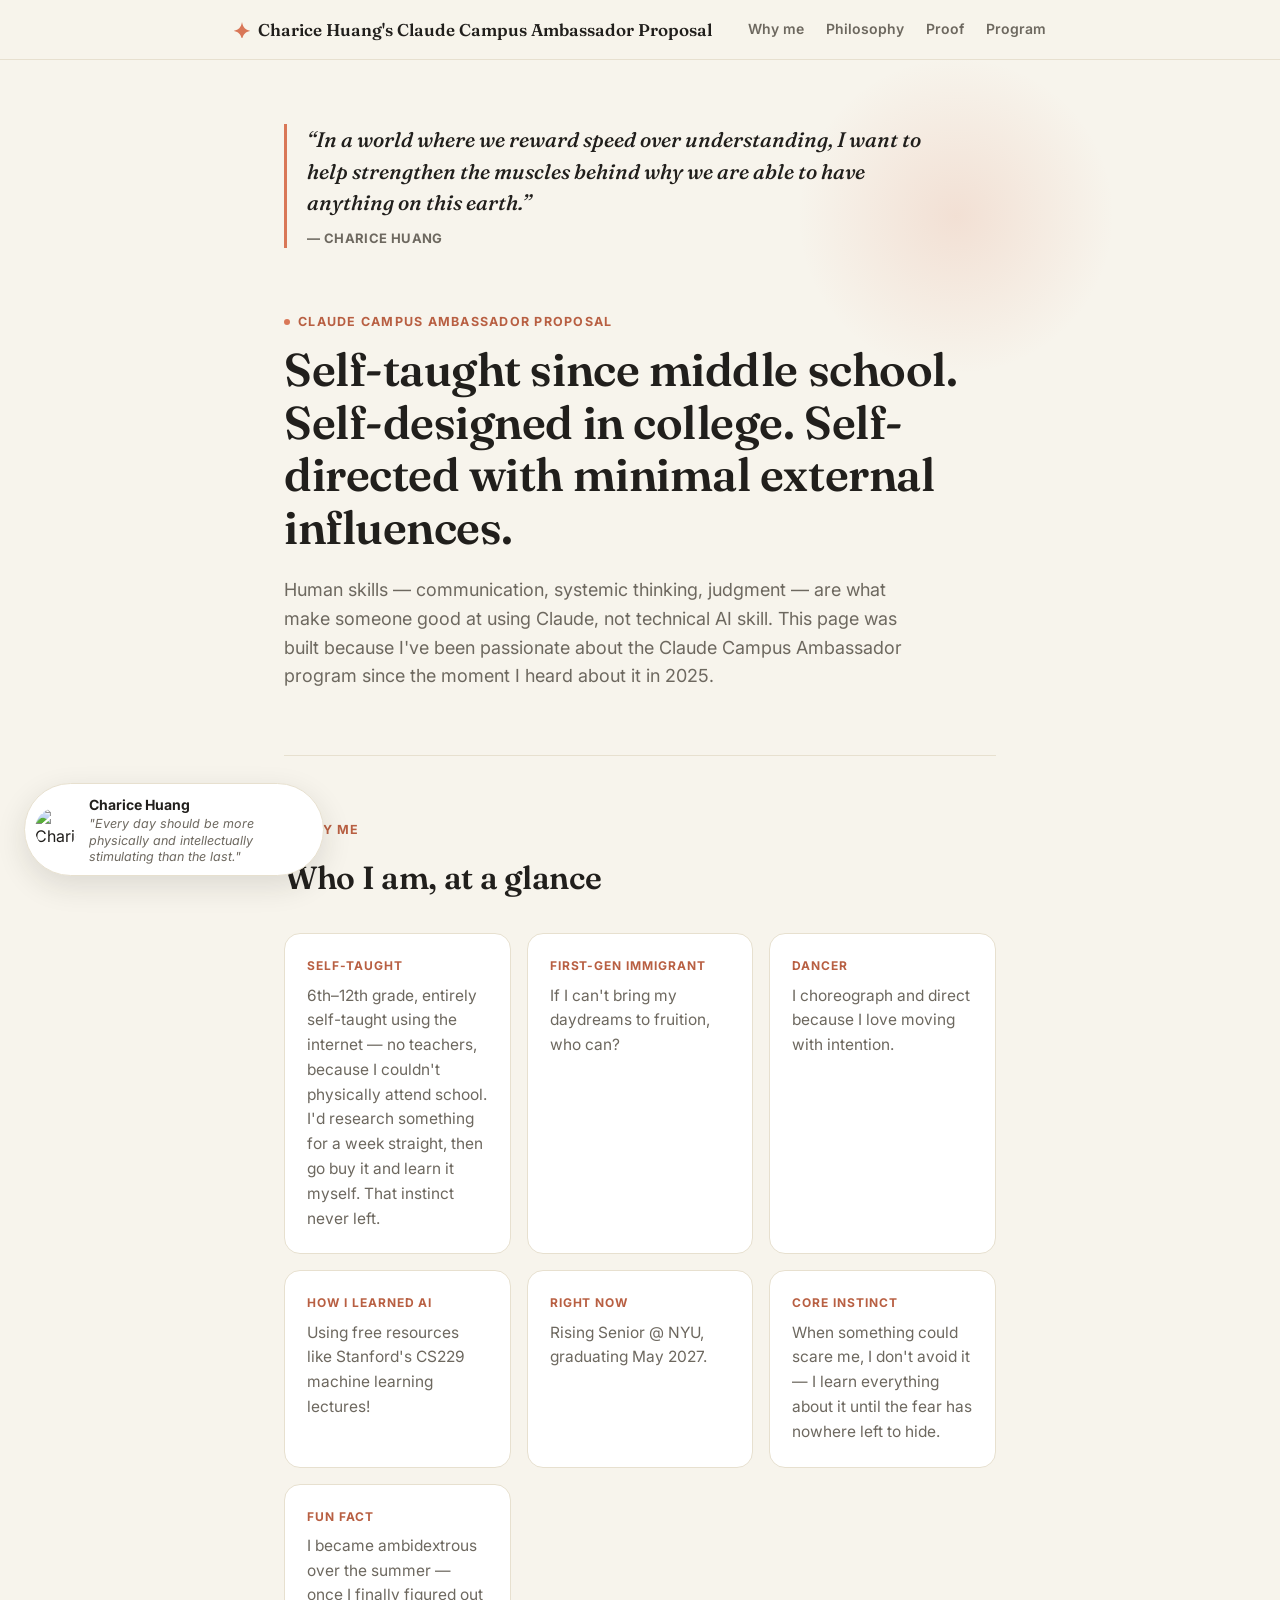
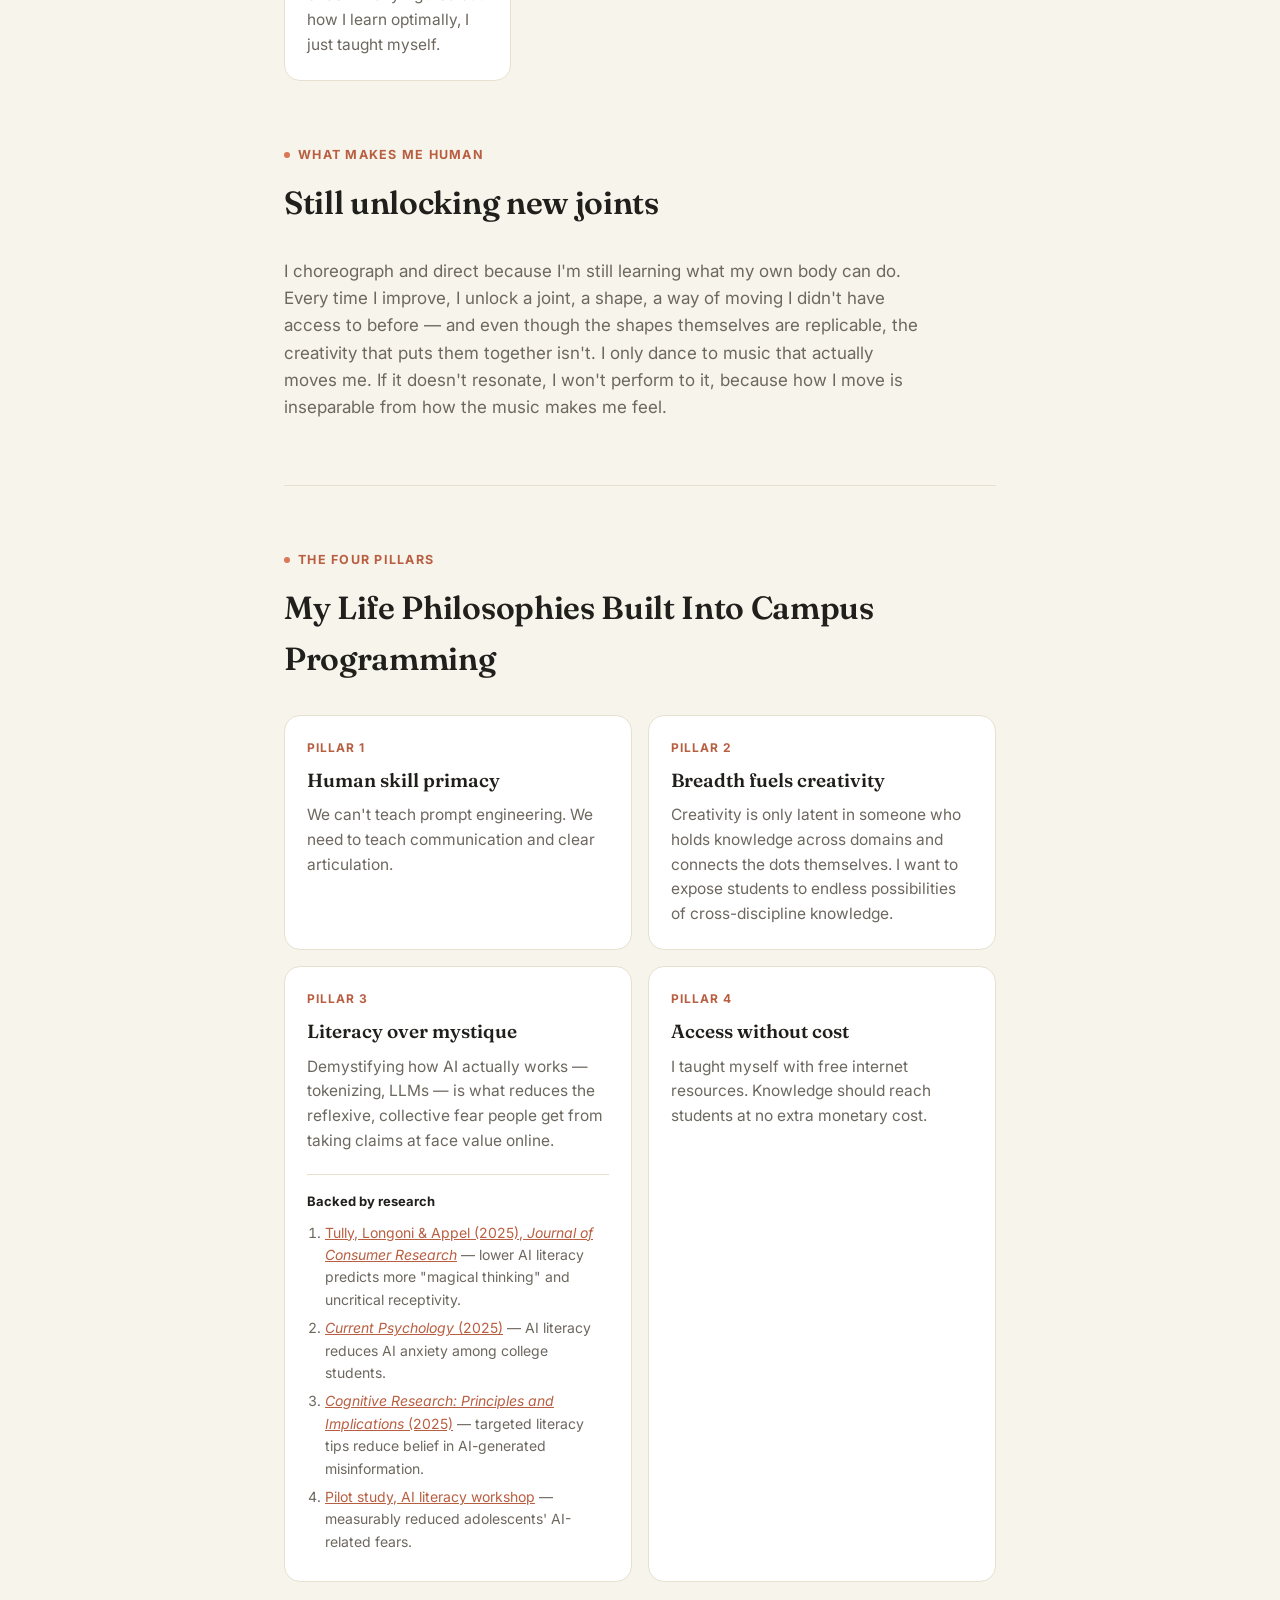
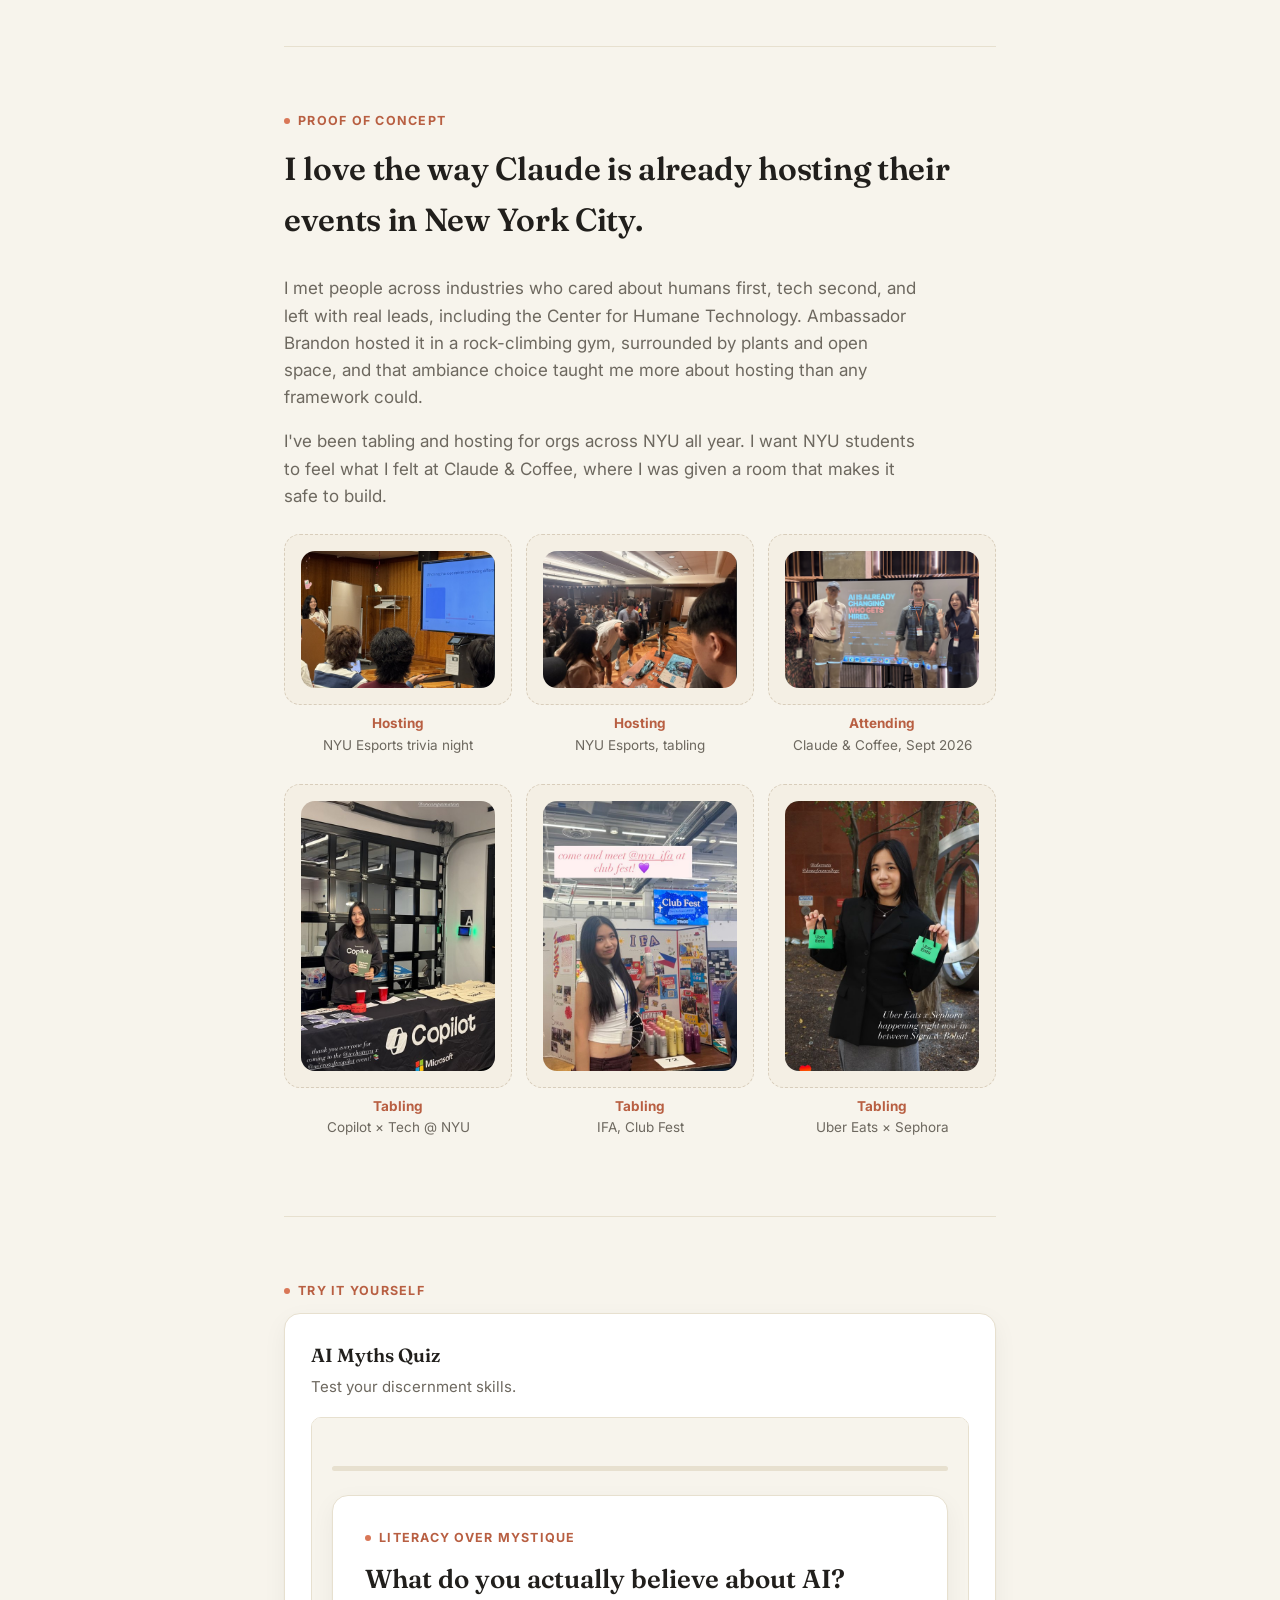
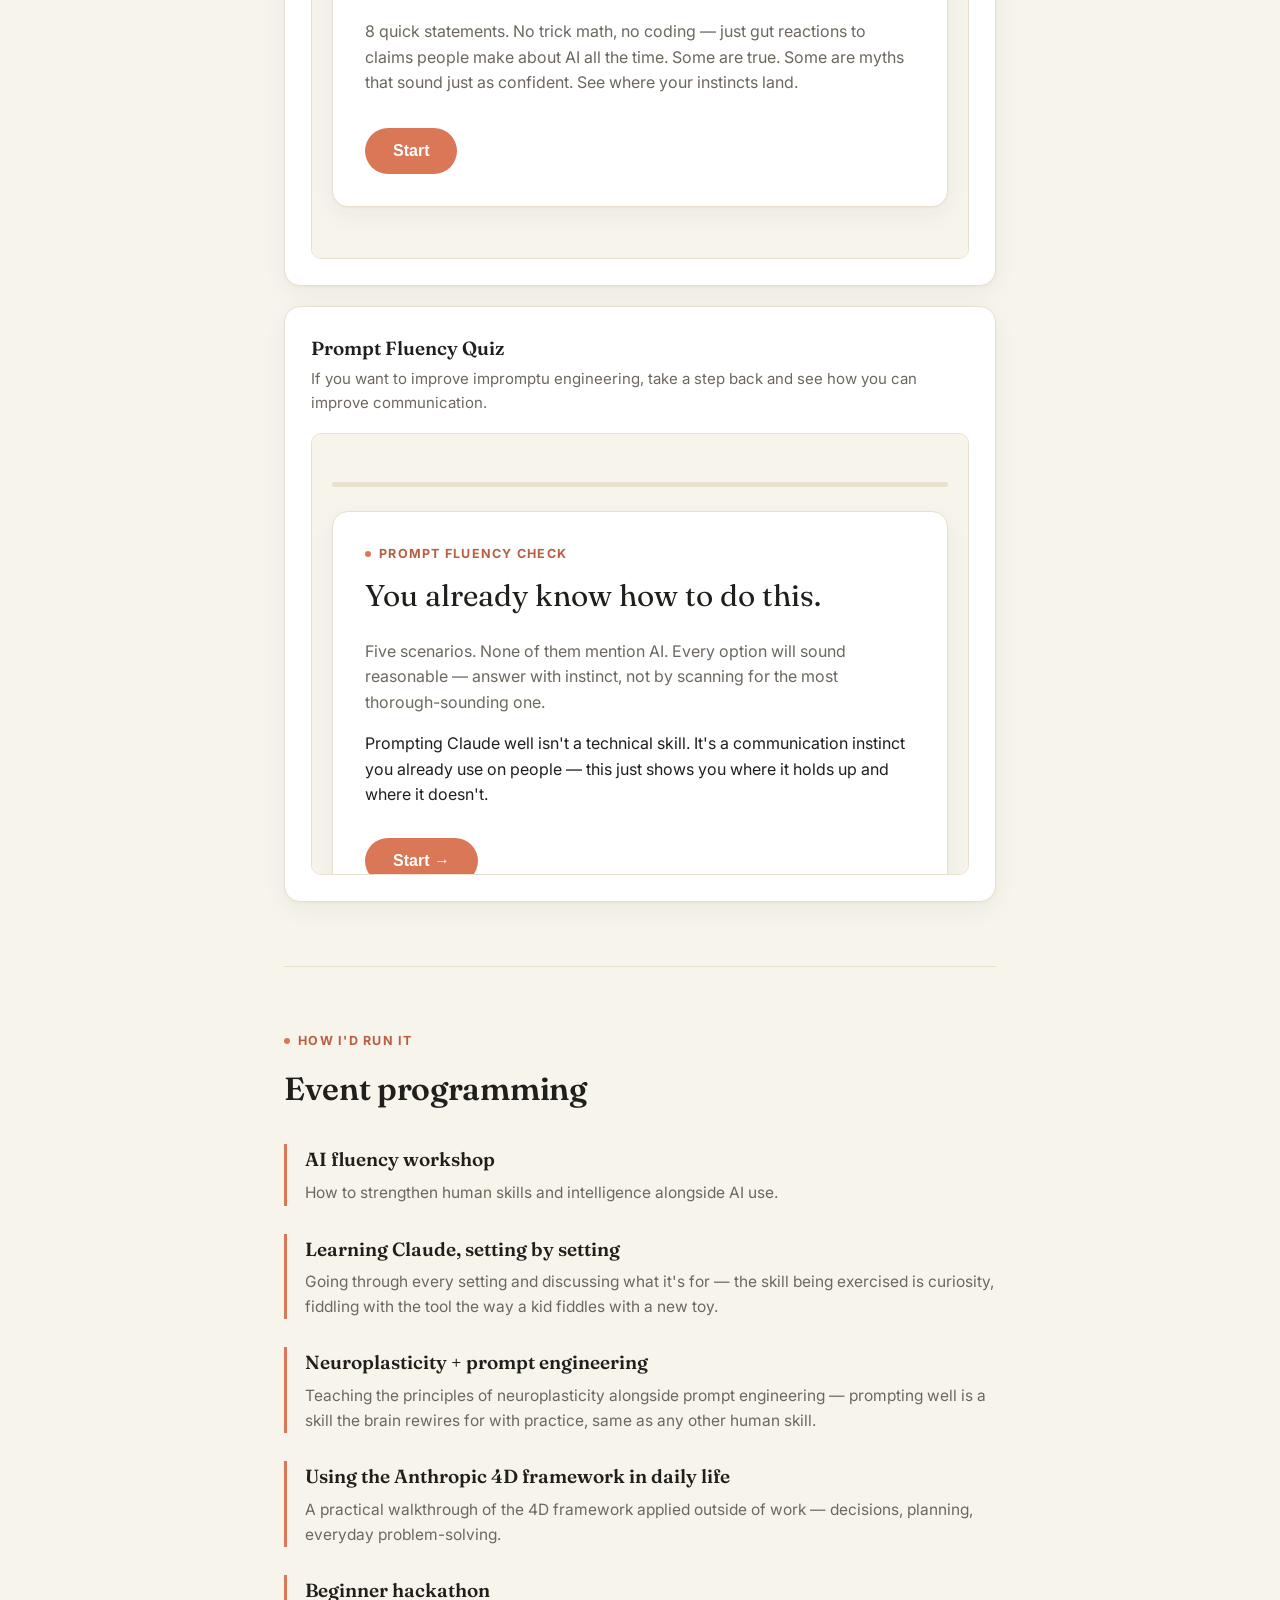
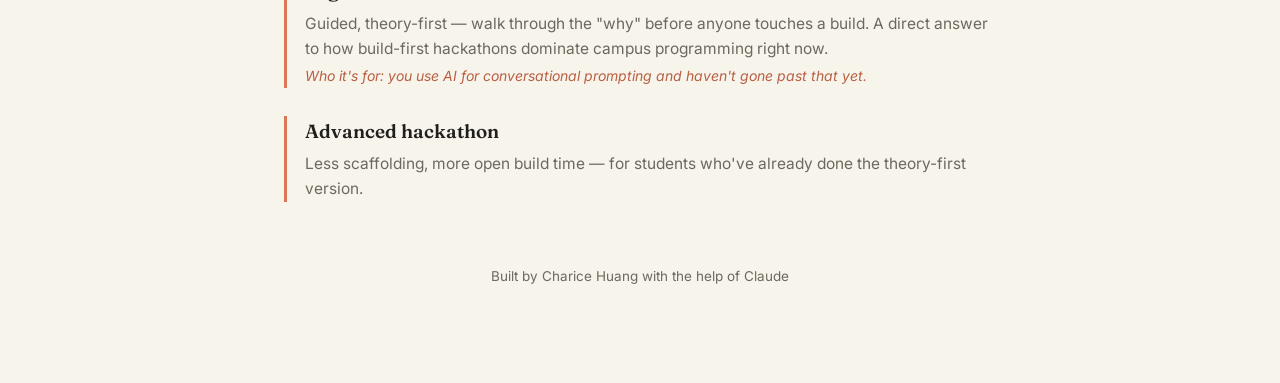
==== index.html @ 4f49f329 "Initial commit: personal site with quizzes" ====
<!DOCTYPE html>
<html lang="en">
<head>
<meta charset="UTF-8">
<meta name="viewport" content="width=device-width, initial-scale=1.0">
<title>Claude Campus Ambassador Proposal — Charice Huang</title>
<meta name="description" content="Charice Huang's Claude Campus Ambassador proposal for NYU — human-skill-first AI literacy programming, demoed as a working prototype.">
<link rel="preconnect" href="https://fonts.googleapis.com">
<link rel="preconnect" href="https://fonts.gstatic.com" crossorigin>
<link href="https://fonts.googleapis.com/css2?family=Fraunces:ital,opsz,wght@0,9..144,500;0,9..144,600;1,9..144,500;1,9..144,600&family=Inter:wght@400;500;600;700;800&display=swap" rel="stylesheet">
<link rel="stylesheet" href="styles.css">
</head>
<body>

<header class="site-header">
  <div class="site-header-inner">
    <div class="wordmark">
      <svg class="spark" viewBox="0 0 24 24" fill="currentColor" aria-hidden="true"><path d="M12 0c.8 4.4 2.1 7.3 4.1 9.3 2 2 4.9 3.3 9.3 4.1-4.4.8-7.3 2.1-9.3 4.1-2 2-3.3 4.9-4.1 9.3-.8-4.4-2.1-7.3-4.1-9.3-2-2-4.9-3.3-9.3-4.1 4.4-.8 7.3-2.1 9.3-4.1 2-2 3.3-4.9 4.1-9.3z"/></svg>
      Charice Huang's Claude Campus Ambassador Proposal
    </div>
    <nav class="site-nav">
      <a href="#why-me">Why me</a>
      <a href="#philosophy">Philosophy</a>
      <a href="#proof">Proof</a>
      <a href="#program">Program</a>
    </nav>
  </div>
</header>

<div class="wrap">

  <div class="hero">
    <div class="hero-glow"></div>

    <div class="hero-quote">&ldquo;In a world where we reward speed over understanding, I want to help strengthen the muscles behind why we are able to have anything on this earth.&rdquo;<div class="hero-quote-attr">&mdash; Charice Huang</div></div>

    <section>
      <div class="eyebrow">Claude Campus Ambassador Proposal</div>
      <h1>Self-taught since middle school. Self-designed in college. Self-directed with minimal external influences.</h1>
      <p class="lede">Human skills — communication, systemic thinking, judgment — are what make someone good at using Claude, not technical AI skill. This page was built because I've been passionate about the Claude Campus Ambassador program since the moment I heard about it in 2025.</p>
    </section>
  </div>

  <hr>

  <section id="why-me">
    <div class="eyebrow">Why me</div>
    <h2>Who I am, at a glance</h2>
    <div class="grid">
      <div class="card">
        <div class="label">Self-taught</div>
        <p class="desc">6th&ndash;12th grade, entirely self-taught using the internet &mdash; no teachers, because I couldn't physically attend school. I'd research something for a week straight, then go buy it and learn it myself. That instinct never left.</p>
      </div>
      <div class="card">
        <div class="label">First-gen immigrant</div>
        <p class="desc">If I can't bring my daydreams to fruition, who can?</p>
      </div>
      <div class="card">
        <div class="label">Dancer</div>
        <p class="desc">I choreograph and direct because I love moving with intention.</p>
      </div>
      <div class="card">
        <div class="label">How I learned AI</div>
        <p class="desc">Using free resources like Stanford's CS229 machine learning lectures!</p>
      </div>
      <div class="card">
        <div class="label">Right now</div>
        <p class="desc">Rising Senior @ NYU, graduating May 2027.</p>
      </div>
      <div class="card">
        <div class="label">Core instinct</div>
        <p class="desc">When something could scare me, I don't avoid it &mdash; I learn everything about it until the fear has nowhere left to hide.</p>
      </div>
      <div class="card">
        <div class="label">Fun fact</div>
        <p class="desc">I became ambidextrous over the summer &mdash; once I finally figured out how I learn optimally, I just taught myself.</p>
      </div>
    </div>
  </section>

  <section>
    <div class="eyebrow">What makes me human</div>
    <h2>Still unlocking new joints</h2>
    <p style="color:var(--muted);font-size:17px;max-width:640px;">
      I choreograph and direct because I'm still learning what my own body can do. Every time I improve, I unlock a joint, a shape, a way of moving I didn't have access to before &mdash; and even though the shapes themselves are replicable, the creativity that puts them together isn't. I only dance to music that actually moves me. If it doesn't resonate, I won't perform to it, because how I move is inseparable from how the music makes me feel.
    </p>
  </section>

  <hr>

  <section id="philosophy">
    <div class="eyebrow">The four pillars</div>
    <h2>My Life Philosophies Built Into Campus Programming</h2>
    <div class="grid-2">
      <div class="card pillar-card">
        <div class="label">Pillar 1</div>
        <div class="title">Human skill primacy</div>
        <p>We can't teach prompt engineering. We need to teach communication and clear articulation.</p>
      </div>
      <div class="card pillar-card">
        <div class="label">Pillar 2</div>
        <div class="title">Breadth fuels creativity</div>
        <p>Creativity is only latent in someone who holds knowledge across domains and connects the dots themselves. I want to expose students to endless possibilities of cross-discipline knowledge.</p>
      </div>
      <div class="card pillar-card">
        <div class="label">Pillar 3</div>
        <div class="title">Literacy over mystique</div>
        <p>Demystifying how AI actually works &mdash; tokenizing, LLMs &mdash; is what reduces the reflexive, collective fear people get from taking claims at face value online.</p>
        <div class="citations">
          <div class="cite-label">Backed by research</div>
          <ol>
            <li><a href="https://journals.sagepub.com/doi/10.1177/00222429251314491" target="_blank" rel="noopener">Tully, Longoni &amp; Appel (2025), <em>Journal of Consumer Research</em></a> &mdash; lower AI literacy predicts more "magical thinking" and uncritical receptivity.</li>
            <li><a href="https://link.springer.com/article/10.1007/s12144-025-07433-7" target="_blank" rel="noopener"><em>Current Psychology</em> (2025)</a> &mdash; AI literacy reduces AI anxiety among college students.</li>
            <li><a href="https://pmc.ncbi.nlm.nih.gov/articles/PMC12229391/" target="_blank" rel="noopener"><em>Cognitive Research: Principles and Implications</em> (2025)</a> &mdash; targeted literacy tips reduce belief in AI-generated misinformation.</li>
            <li><a href="https://arxiv.org/pdf/2307.01540" target="_blank" rel="noopener">Pilot study, AI literacy workshop</a> &mdash; measurably reduced adolescents' AI-related fears.</li>
          </ol>
        </div>
      </div>
      <div class="card pillar-card">
        <div class="label">Pillar 4</div>
        <div class="title">Access without cost</div>
        <p>I taught myself with free internet resources. Knowledge should reach students at no extra monetary cost.</p>
      </div>
    </div>
  </section>

  <hr>

  <section id="proof">
    <div class="eyebrow">Proof of concept</div>
    <h2>I love the way Claude is already hosting their events in New York City.</h2>
    <p style="color:var(--muted);font-size:17px;max-width:640px;margin-bottom:8px;">
      I met people across industries who cared about humans first, tech second, and left with real leads, including the Center for Humane Technology. Ambassador Brandon hosted it in a rock-climbing gym, surrounded by plants and open space, and that ambiance choice taught me more about hosting than any framework could.
    </p>
    <p style="color:var(--muted);font-size:17px;max-width:640px;margin-bottom:24px;">
      I've been tabling and hosting for orgs across NYU all year. I want NYU students to feel what I felt at Claude &amp; Coffee, where I was given a room that makes it safe to build.
    </p>
    <div class="photo-gallery">
      <div>
        <div class="photo-slot landscape"><img src="assets/hosting-trivia.jpg" alt="Charice hosting an NYU Esports trivia night"></div>
        <p class="photo-caption"><span class="photo-tag">Hosting</span><br>NYU Esports trivia night</p>
      </div>
      <div>
        <div class="photo-slot landscape"><img src="assets/tabling-esports.jpg" alt="Charice tabling for NYU Esports"></div>
        <p class="photo-caption"><span class="photo-tag">Hosting</span><br>NYU Esports, tabling</p>
      </div>
      <div>
        <div class="photo-slot landscape"><img src="assets/attending.jpg" alt="Charice at Claude & Coffee, Sept 2026"></div>
        <p class="photo-caption"><span class="photo-tag">Attending</span><br>Claude &amp; Coffee, Sept 2026</p>
      </div>
      <div>
        <div class="photo-slot"><img src="assets/tabling-copilot.jpg" alt="Charice as a Microsoft Copilot campus ambassador at Tech @ NYU"></div>
        <p class="photo-caption"><span class="photo-tag">Tabling</span><br>Copilot &times; Tech @ NYU</p>
      </div>
      <div>
        <div class="photo-slot"><img src="assets/tabling-ifa.jpg" alt="Charice tabling for IFA at Club Fest"></div>
        <p class="photo-caption"><span class="photo-tag">Tabling</span><br>IFA, Club Fest</p>
      </div>
      <div>
        <div class="photo-slot"><img src="assets/tabling-ubereats.jpg" alt="Charice tabling an Uber Eats x Sephora campus activation"></div>
        <p class="photo-caption"><span class="photo-tag">Tabling</span><br>Uber Eats &times; Sephora</p>
      </div>
    </div>
  </section>

  <hr>

  <section>
    <div class="eyebrow">Try it yourself</div>
    <div class="quiz-card" style="margin-bottom:20px;">
      <div class="quiz-title">AI Myths Quiz</div>
      <div class="quiz-tagline">Test your discernment skills.</div>
      <div class="quiz-embed"><iframe src="ai-myths-quiz.html" title="AI Myths Quiz"></iframe></div>
    </div>
    <div class="quiz-card">
      <div class="quiz-title">Prompt Fluency Quiz</div>
      <div class="quiz-tagline">If you want to improve impromptu engineering, take a step back and see how you can improve communication.</div>
      <div class="quiz-embed"><iframe src="fluency-quiz.html" title="Prompt Fluency Quiz"></iframe></div>
    </div>
  </section>

  <hr>

  <section id="program">
    <div class="eyebrow">How I'd run it</div>
    <h2>Event programming</h2>

    <div class="event-item">
      <div class="event-title">AI fluency workshop</div>
      <p>How to strengthen human skills and intelligence alongside AI use.</p>
    </div>

    <div class="event-item">
      <div class="event-title">Learning Claude, setting by setting</div>
      <p>Going through every setting and discussing what it's for &mdash; the skill being exercised is curiosity, fiddling with the tool the way a kid fiddles with a new toy.</p>
    </div>

    <div class="event-item">
      <div class="event-title">Neuroplasticity + prompt engineering</div>
      <p>Teaching the principles of neuroplasticity alongside prompt engineering &mdash; prompting well is a skill the brain rewires for with practice, same as any other human skill.</p>
    </div>

    <div class="event-item">
      <div class="event-title">Using the Anthropic 4D framework in daily life</div>
      <p>A practical walkthrough of the 4D framework applied outside of work &mdash; decisions, planning, everyday problem-solving.</p>
    </div>

    <div class="event-item">
      <div class="event-title">Beginner hackathon</div>
      <p>Guided, theory-first &mdash; walk through the "why" before anyone touches a build. A direct answer to how build-first hackathons dominate campus programming right now.</p>
      <p class="who">Who it's for: you use AI for conversational prompting and haven't gone past that yet.</p>
    </div>

    <div class="event-item">
      <div class="event-title">Advanced hackathon</div>
      <p>Less scaffolding, more open build time &mdash; for students who've already done the theory-first version.</p>
    </div>

  </section>

  <div class="footer">Built by Charice Huang with the help of Claude</div>

</div>

<div class="profile-widget">
  <!-- Replace with your own asset, e.g. assets/profile.jpg -->
  <img src="https://chariceh-claude-ambassador-2026.vercel.app/profile_pic.jpeg" alt="Charice">
  <div>
    <div class="name">Charice Huang</div>
    <div class="tag">"Every day should be more physically and intellectually stimulating than the last."</div>
  </div>
</div>

</body>
</html>
---- styles.css ----
/* Claude Campus Ambassador Proposal — shared styles */

:root {
  --bg: #f7f4ec;
  --bg-soft: #f1ece0;
  --card: #ffffff;
  --card-soft: #f4efe4;
  --border: #e7e0cf;
  --text: #211f1c;
  --muted: #6d685f;
  --accent: #d97757;
  --accent-dark: #b85f42;
  --accent-soft: #fbe8de;
  --radius: 16px;
  --radius-sm: 10px;
  --serif: "Fraunces", Georgia, "Iowan Old Style", serif;
  --sans: "Inter", -apple-system, BlinkMacSystemFont, "Segoe UI", Helvetica, Arial, sans-serif;
  --shadow: 0 1px 2px rgba(33,31,28,0.04), 0 8px 24px rgba(33,31,28,0.05);
}

* { box-sizing: border-box; }

html { scroll-behavior: smooth; }

body {
  margin: 0;
  background: var(--bg);
  color: var(--text);
  font-family: var(--sans);
  line-height: 1.6;
  -webkit-font-smoothing: antialiased;
}

::selection { background: var(--accent-soft); color: var(--accent-dark); }

a { color: var(--accent-dark); }

/* ---------- header / nav ---------- */

.site-header {
  position: sticky;
  top: 0;
  z-index: 50;
  background: rgba(247, 244, 236, 0.82);
  backdrop-filter: saturate(180%) blur(10px);
  -webkit-backdrop-filter: saturate(180%) blur(10px);
  border-bottom: 1px solid var(--border);
}

.site-header-inner {
  max-width: 860px;
  margin: 0 auto;
  padding: 16px 24px;
  display: flex;
  align-items: center;
  justify-content: space-between;
  gap: 20px;
}

.wordmark {
  display: flex;
  align-items: center;
  gap: 8px;
  font-family: var(--serif);
  font-weight: 600;
  font-size: 17px;
  color: var(--text);
  white-space: nowrap;
}

.wordmark .spark {
  width: 16px;
  height: 16px;
  flex-shrink: 0;
  color: var(--accent);
}

.wordmark .x {
  color: var(--muted);
  font-family: var(--sans);
  font-weight: 400;
  font-size: 15px;
}

.site-nav {
  display: flex;
  gap: 22px;
  flex-wrap: wrap;
}

.site-nav a {
  font-size: 14px;
  font-weight: 600;
  color: var(--muted);
  text-decoration: none;
  transition: color 0.15s ease;
}

.site-nav a:hover { color: var(--accent-dark); }

@media (max-width: 560px) {
  .site-nav { display: none; }
}

/* ---------- layout ---------- */

.wrap {
  max-width: 760px;
  margin: 0 auto;
  padding: 56px 24px 96px;
}

.hero {
  position: relative;
  padding-top: 8px;
}

.hero-glow {
  position: absolute;
  top: -60px;
  right: -120px;
  width: 320px;
  height: 320px;
  background: radial-gradient(circle, rgba(217,119,87,0.16) 0%, rgba(217,119,87,0) 70%);
  pointer-events: none;
  z-index: -1;
}

.hero-quote {
  font-family: var(--serif);
  font-weight: 500;
  font-style: italic;
  font-size: 21px;
  line-height: 1.5;
  color: var(--text);
  border-left: 3px solid var(--accent);
  padding-left: 20px;
  margin-bottom: 40px;
  max-width: 640px;
}

.hero-quote-attr {
  font-family: var(--sans);
  font-style: normal;
  font-size: 13px;
  letter-spacing: 0.03em;
  font-weight: 700;
  text-transform: uppercase;
  color: var(--muted);
  margin-top: 10px;
}

.eyebrow {
  color: var(--accent-dark);
  font-weight: 700;
  font-size: 12.5px;
  letter-spacing: 0.1em;
  text-transform: uppercase;
  margin-bottom: 12px;
  display: flex;
  align-items: center;
  gap: 8px;
}

.eyebrow::before {
  content: "";
  width: 6px;
  height: 6px;
  border-radius: 50%;
  background: var(--accent);
  flex-shrink: 0;
}

h1 {
  font-family: var(--serif);
  font-size: 46px;
  line-height: 1.14;
  font-weight: 600;
  margin: 0 0 22px;
  letter-spacing: -0.01em;
}

h2 {
  font-family: var(--serif);
  font-size: 32px;
  font-weight: 600;
  margin: 0 0 30px;
  letter-spacing: -0.01em;
}

.lede {
  color: var(--muted);
  font-size: 18px;
  max-width: 620px;
  margin: 0 0 8px;
}

section { margin: 64px 0; scroll-margin-top: 84px; }

hr {
  border: none;
  border-top: 1px solid var(--border);
  margin: 60px 0;
}

.grid {
  display: grid;
  grid-template-columns: repeat(3, 1fr);
  gap: 16px;
}

.grid-2 {
  display: grid;
  grid-template-columns: 1fr 1fr;
  gap: 16px;
}

@media (max-width: 640px) {
  .grid, .grid-2 { grid-template-columns: 1fr; }
  h1 { font-size: 34px; }
  h2 { font-size: 26px; }
  .site-header-inner { padding: 14px 20px; }
}

.card {
  background: var(--card);
  border: 1px solid var(--border);
  border-radius: var(--radius);
  padding: 22px;
  transition: border-color 0.15s ease, box-shadow 0.15s ease, transform 0.15s ease;
}

.card:hover {
  border-color: #dfcdbd;
  box-shadow: var(--shadow);
  transform: translateY(-1px);
}

.card .label {
  color: var(--accent-dark);
  font-weight: 700;
  font-size: 12px;
  letter-spacing: 0.08em;
  text-transform: uppercase;
  margin-bottom: 8px;
}

.card p, .card .title { margin: 0; }

.card .title {
  font-family: var(--serif);
  font-weight: 600;
  font-size: 19px;
  margin-bottom: 8px;
}

.card .desc {
  color: var(--muted);
  font-size: 15.5px;
}

.pillar-card p {
  color: var(--muted);
  font-size: 15.5px;
  margin: 0;
}

.citations {
  margin-top: 20px;
  padding-top: 16px;
  border-top: 1px solid var(--border);
}

.citations .cite-label {
  font-weight: 700;
  font-size: 13px;
  margin-bottom: 10px;
}

.citations ol {
  margin: 0;
  padding-left: 18px;
  color: var(--muted);
  font-size: 14px;
}

.citations li { margin-bottom: 6px; }
.citations a { color: var(--accent-dark); }

.quiz-card {
  background: var(--card);
  border: 1px solid var(--border);
  border-radius: var(--radius);
  padding: 26px;
  box-shadow: var(--shadow);
}

.quiz-card .quiz-title {
  font-family: var(--serif);
  font-weight: 600;
  font-size: 19px;
  margin-bottom: 4px;
}

.quiz-card .quiz-tagline {
  color: var(--muted);
  font-size: 15px;
  margin-bottom: 18px;
}

.quiz-embed {
  border-radius: var(--radius-sm);
  overflow: hidden;
  border: 1px solid var(--border);
}

.quiz-embed iframe {
  width: 100%;
  height: 440px;
  border: none;
  display: block;
  background: var(--card-soft);
}

.event-item {
  border-left: 3px solid var(--accent);
  padding-left: 18px;
  margin-bottom: 28px;
}

.event-item .event-title {
  font-family: var(--serif);
  font-weight: 600;
  font-size: 19px;
  margin-bottom: 6px;
}

.event-item p {
  color: var(--muted);
  font-size: 15.5px;
  margin: 0 0 4px;
}

.event-item .who {
  font-size: 14px;
  color: var(--accent-dark);
  font-style: italic;
}

.cadence {
  color: var(--muted);
  font-size: 15.5px;
  background: var(--card-soft);
  border-radius: var(--radius-sm);
  padding: 16px 18px;
}

.closing {
  background: linear-gradient(160deg, var(--accent-soft), var(--card-soft));
  border-radius: var(--radius);
  padding: 44px;
  text-align: center;
}

.closing p {
  font-family: var(--serif);
  font-size: 20px;
  margin: 0 0 22px;
  max-width: 520px;
  margin-left: auto;
  margin-right: auto;
}

.closing a.button {
  display: inline-block;
  background: var(--accent);
  color: #fff;
  font-weight: 700;
  text-decoration: none;
  padding: 14px 30px;
  border-radius: 999px;
  transition: background 0.15s ease, transform 0.15s ease;
}

.closing a.button:hover {
  background: var(--accent-dark);
  transform: translateY(-1px);
}

.footer {
  text-align: center;
  color: var(--muted);
  font-size: 13.5px;
  margin-top: 52px;
}

.profile-widget {
  position: fixed;
  left: 24px;
  bottom: 24px;
  background: #fff;
  border-radius: 999px;
  box-shadow: 0 10px 30px rgba(33,31,28,0.12);
  padding: 10px 20px 10px 10px;
  display: flex;
  align-items: center;
  gap: 12px;
  max-width: 300px;
  z-index: 40;
  border: 1px solid var(--border);
}

.profile-widget img {
  width: 42px;
  height: 42px;
  border-radius: 50%;
  object-fit: cover;
  flex-shrink: 0;
}

.profile-widget .name {
  font-weight: 700;
  font-size: 14px;
}

.profile-widget .tag {
  font-style: italic;
  color: var(--muted);
  font-size: 12.5px;
  line-height: 1.3;
}

@media (max-width: 560px) {
  .profile-widget { left: 12px; bottom: 12px; max-width: calc(100vw - 24px); }
}

.photo-pair {
  display: grid;
  grid-template-columns: 1fr 1fr;
  gap: 16px;
}

.photo-gallery {
  display: grid;
  grid-template-columns: repeat(3, 1fr);
  gap: 14px;
}

@media (max-width: 640px) {
  .photo-gallery { grid-template-columns: repeat(2, 1fr); }
}

.photo-gallery .photo-slot { aspect-ratio: 3 / 4; }
.photo-gallery .photo-slot.landscape { aspect-ratio: 4 / 3; }

.photo-slot {
  border: 1.5px dashed #d8cdbb;
  border-radius: var(--radius);
  aspect-ratio: 4 / 3;
  display: flex;
  align-items: center;
  justify-content: center;
  background: var(--card-soft);
  color: var(--muted);
  font-size: 14px;
  text-align: center;
  padding: 16px;
  overflow: hidden;
  transition: transform 0.15s ease, box-shadow 0.15s ease;
}

.photo-gallery .photo-slot:hover {
  transform: translateY(-2px);
  box-shadow: var(--shadow);
}

.photo-slot img {
  width: 100%;
  height: 100%;
  object-fit: cover;
  border-radius: calc(var(--radius) - 2px);
}

.photo-caption {
  margin-top: 8px;
  font-size: 13.5px;
  color: var(--muted);
  text-align: center;
}

.photo-tag {
  font-weight: 700;
  color: var(--accent-dark);
}

/* ---- quiz page (standalone/embedded) ---- */

.quiz-page {
  background: var(--bg);
  min-height: 100vh;
  display: flex;
  align-items: flex-start;
  justify-content: center;
  padding: 48px 20px;
}

.quiz-shell { width: 100%; max-width: 640px; }

.progress-track {
  height: 5px;
  background: var(--border);
  border-radius: 3px;
  margin-bottom: 24px;
  overflow: hidden;
}

.progress-fill {
  height: 100%;
  background: var(--accent);
  border-radius: 3px;
  transition: width 0.25s ease;
}

.q-card {
  background: #fff;
  border: 1px solid var(--border);
  border-radius: var(--radius);
  padding: 32px;
  box-shadow: var(--shadow);
}

.q-meta {
  color: var(--muted);
  font-size: 13.5px;
  font-weight: 600;
  margin-bottom: 8px;
}

.q-text {
  font-family: var(--serif);
  font-size: 23px;
  font-weight: 600;
  margin-bottom: 22px;
  line-height: 1.35;
}

.options { display: flex; flex-direction: column; gap: 12px; }

.opt {
  text-align: left;
  background: #fff;
  border: 1px solid var(--border);
  border-radius: var(--radius-sm);
  padding: 16px 18px;
  font-size: 16px;
  font-family: inherit;
  cursor: pointer;
  color: var(--text);
  transition: border-color 0.15s ease, background 0.15s ease;
}

.opt:hover { border-color: var(--accent); }

.opt.selected {
  background: var(--accent-soft);
  border-color: var(--accent);
}

.start-btn {
  background: var(--accent);
  color: #fff;
  border: none;
  font-weight: 700;
  font-size: 16px;
  padding: 14px 28px;
  border-radius: 999px;
  cursor: pointer;
  margin-top: 8px;
  transition: background 0.15s ease, transform 0.15s ease;
}

.start-btn:hover { background: var(--accent-dark); transform: translateY(-1px); }

.results h2 { font-size: 27px; margin-bottom: 10px; }
.results .result-lede { color: var(--muted); font-size: 16px; margin-bottom: 24px; }

.bar-row {
  display: flex;
  align-items: center;
  gap: 12px;
  margin-bottom: 10px;
  font-size: 15px;
}

.bar-label { width: 160px; flex-shrink: 0; color: var(--text); }
.bar-track { flex: 1; height: 8px; background: var(--border); border-radius: 4px; overflow: hidden; }
.bar-fill { height: 100%; background: var(--accent); border-radius: 4px; transition: width 0.4s ease; }
.bar-score { width: 34px; text-align: right; color: var(--muted); font-size: 13.5px; }

.category-block { margin-top: 22px; }
.category-block .cat-title { font-weight: 700; margin-bottom: 4px; }
.category-block .cat-score { color: var(--muted); font-size: 14px; margin-bottom: 8px; }
.category-block .myth-note {
  border-left: 3px solid var(--accent);
  padding-left: 14px;
  margin-bottom: 10px;
  color: var(--text);
  font-size: 15px;
}

.focus-line {
  background: var(--accent-soft);
  border-radius: var(--radius-sm);
  padding: 14px 18px;
  margin: 18px 0 6px;
  font-size: 15px;
}

.quote {
  font-family: var(--serif);
  font-style: italic;
  font-size: 17px;
  margin: 24px 0;
}

.retake {
  background: none;
  border: none;
  color: var(--accent-dark);
  font-weight: 700;
  cursor: pointer;
  font-size: 15px;
  padding: 0;
  margin-top: 8px;
}

.quiz-footer {
  margin-top: 28px;
  color: var(--muted);
  font-size: 13.5px;
  border-top: 1px solid var(--border);
  padding-top: 16px;
}
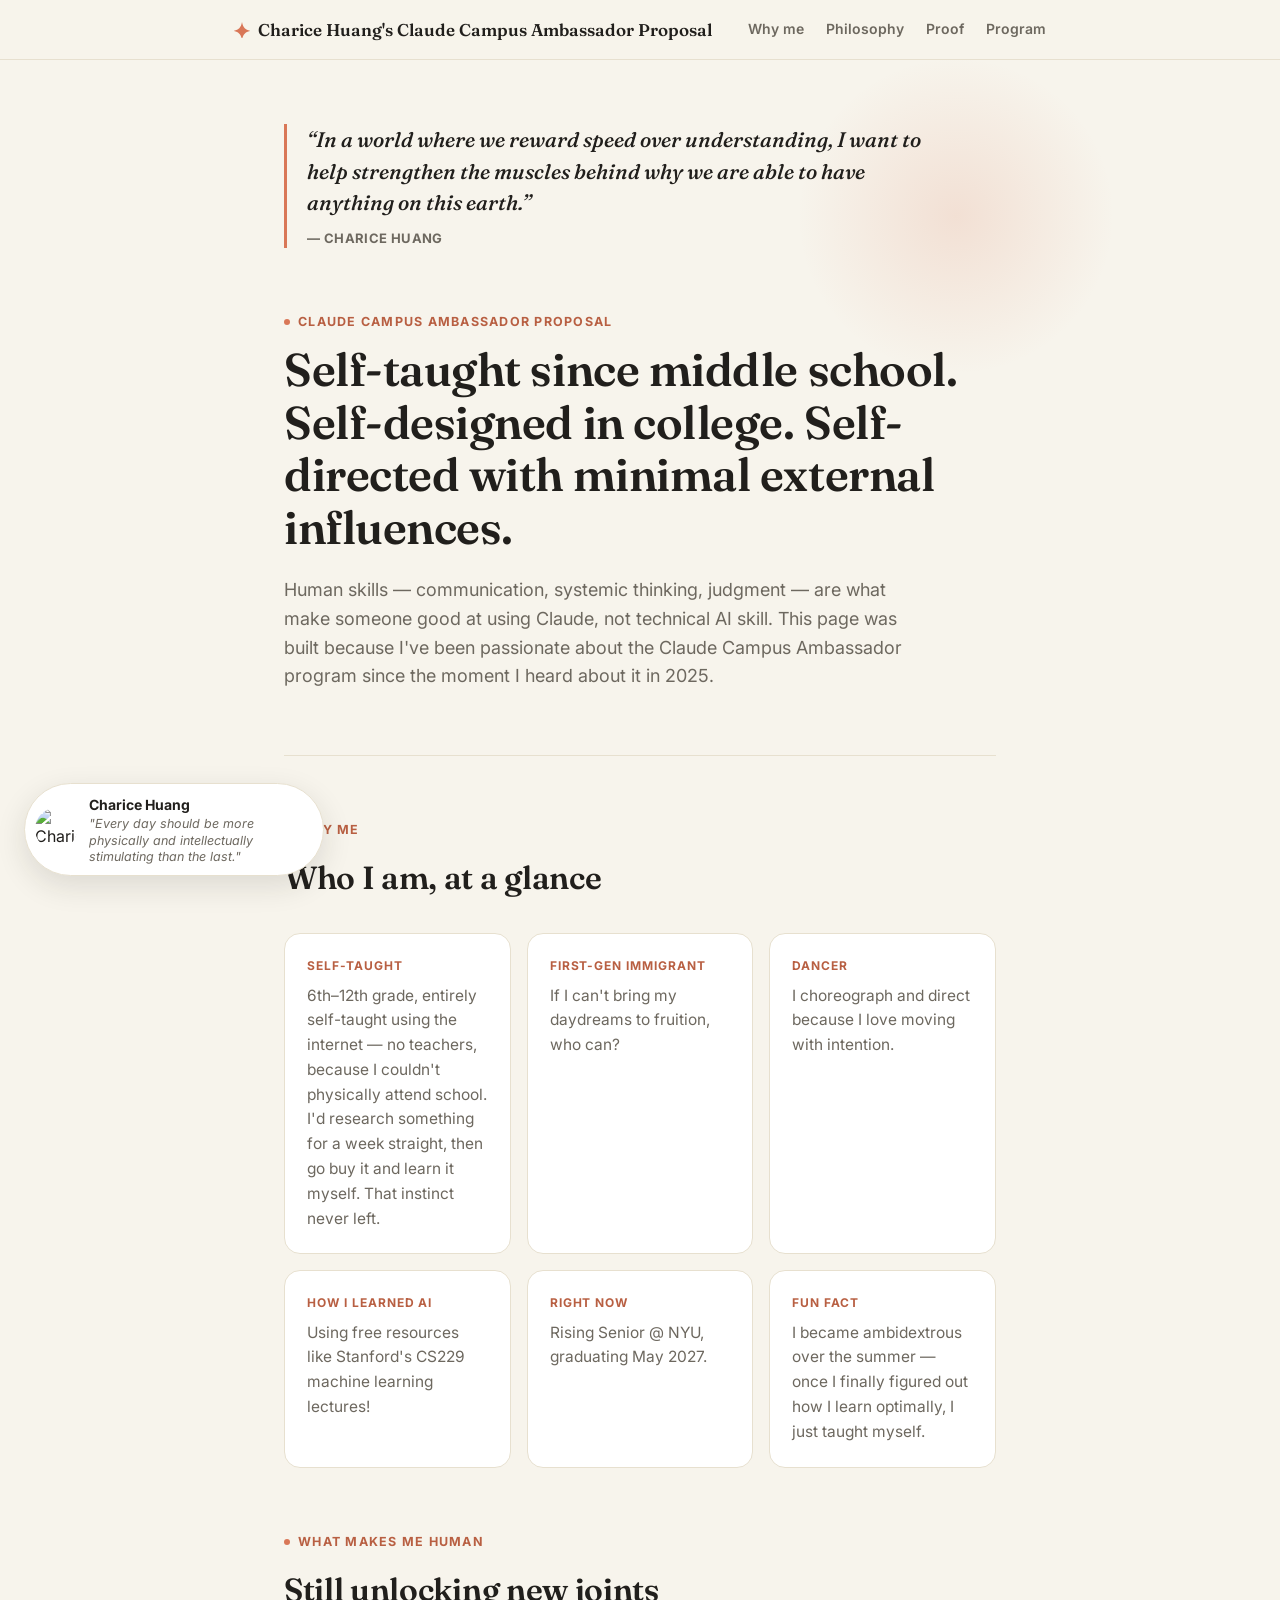
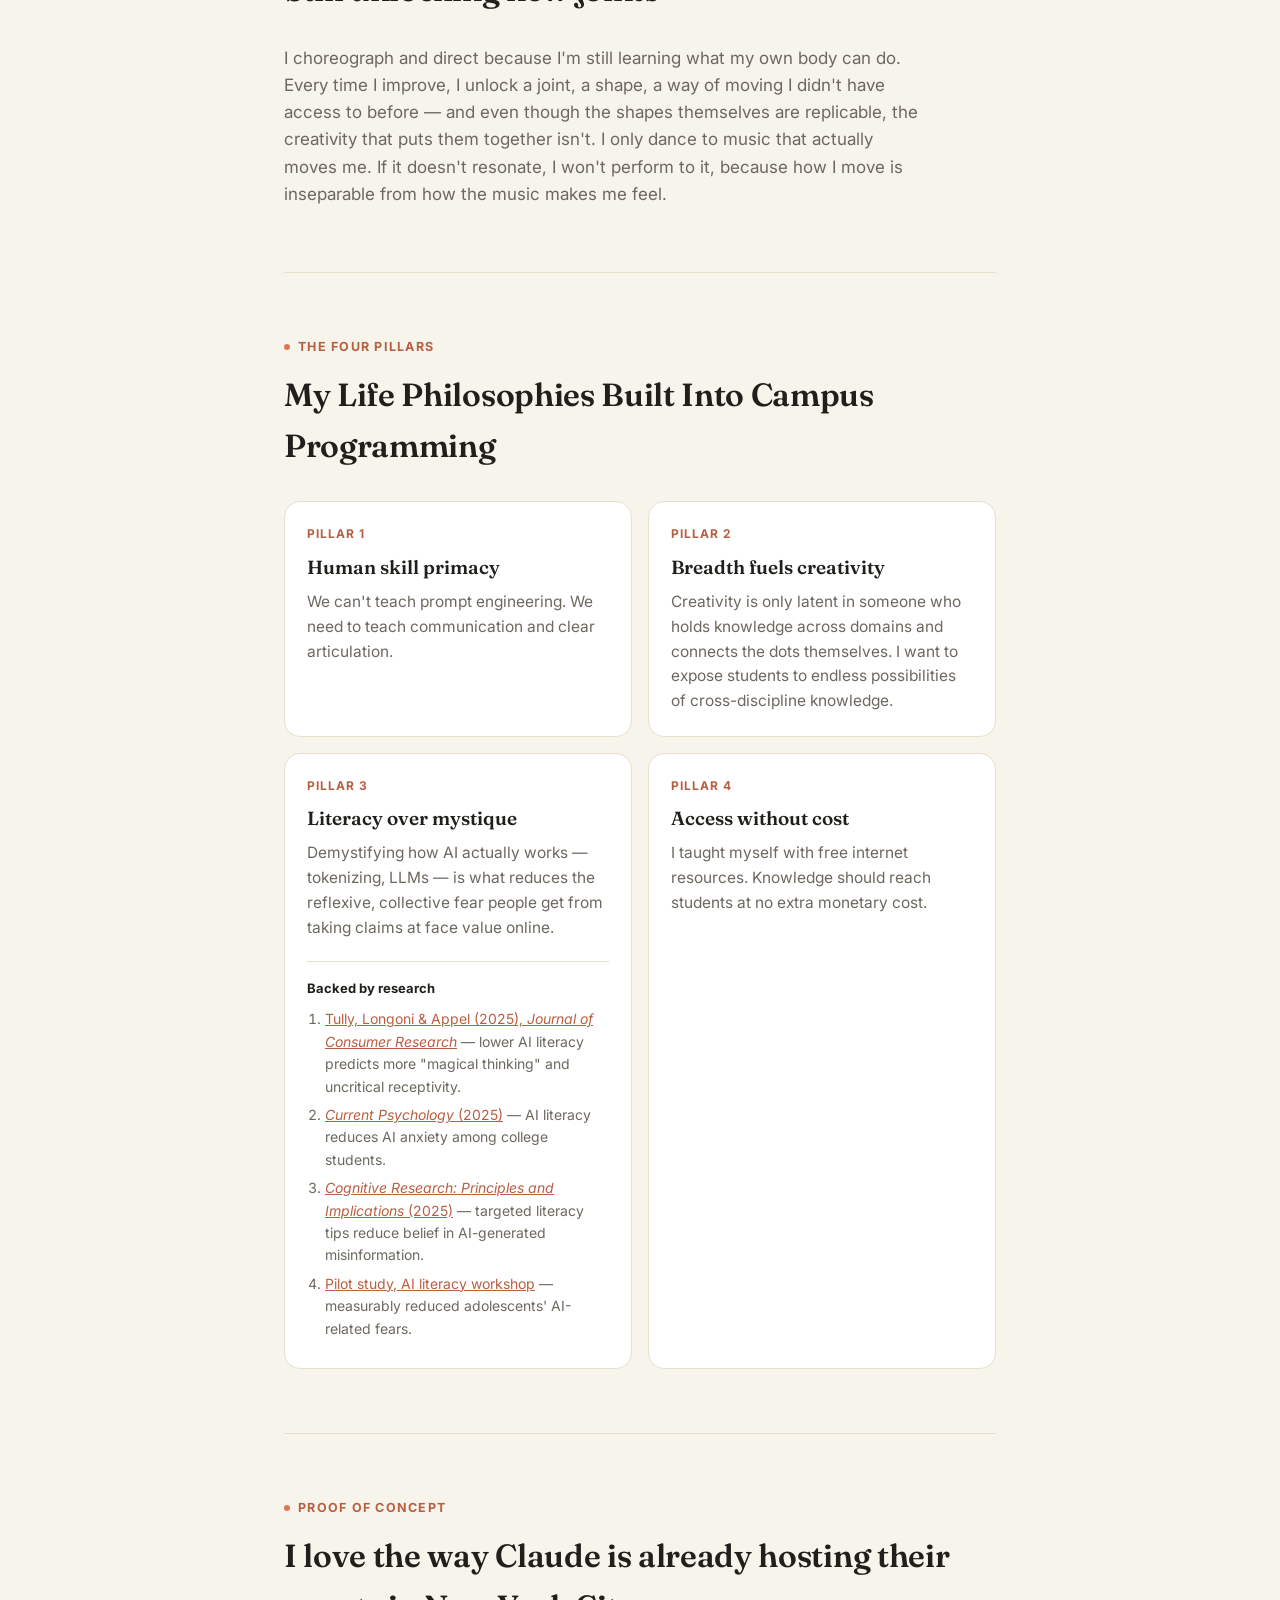
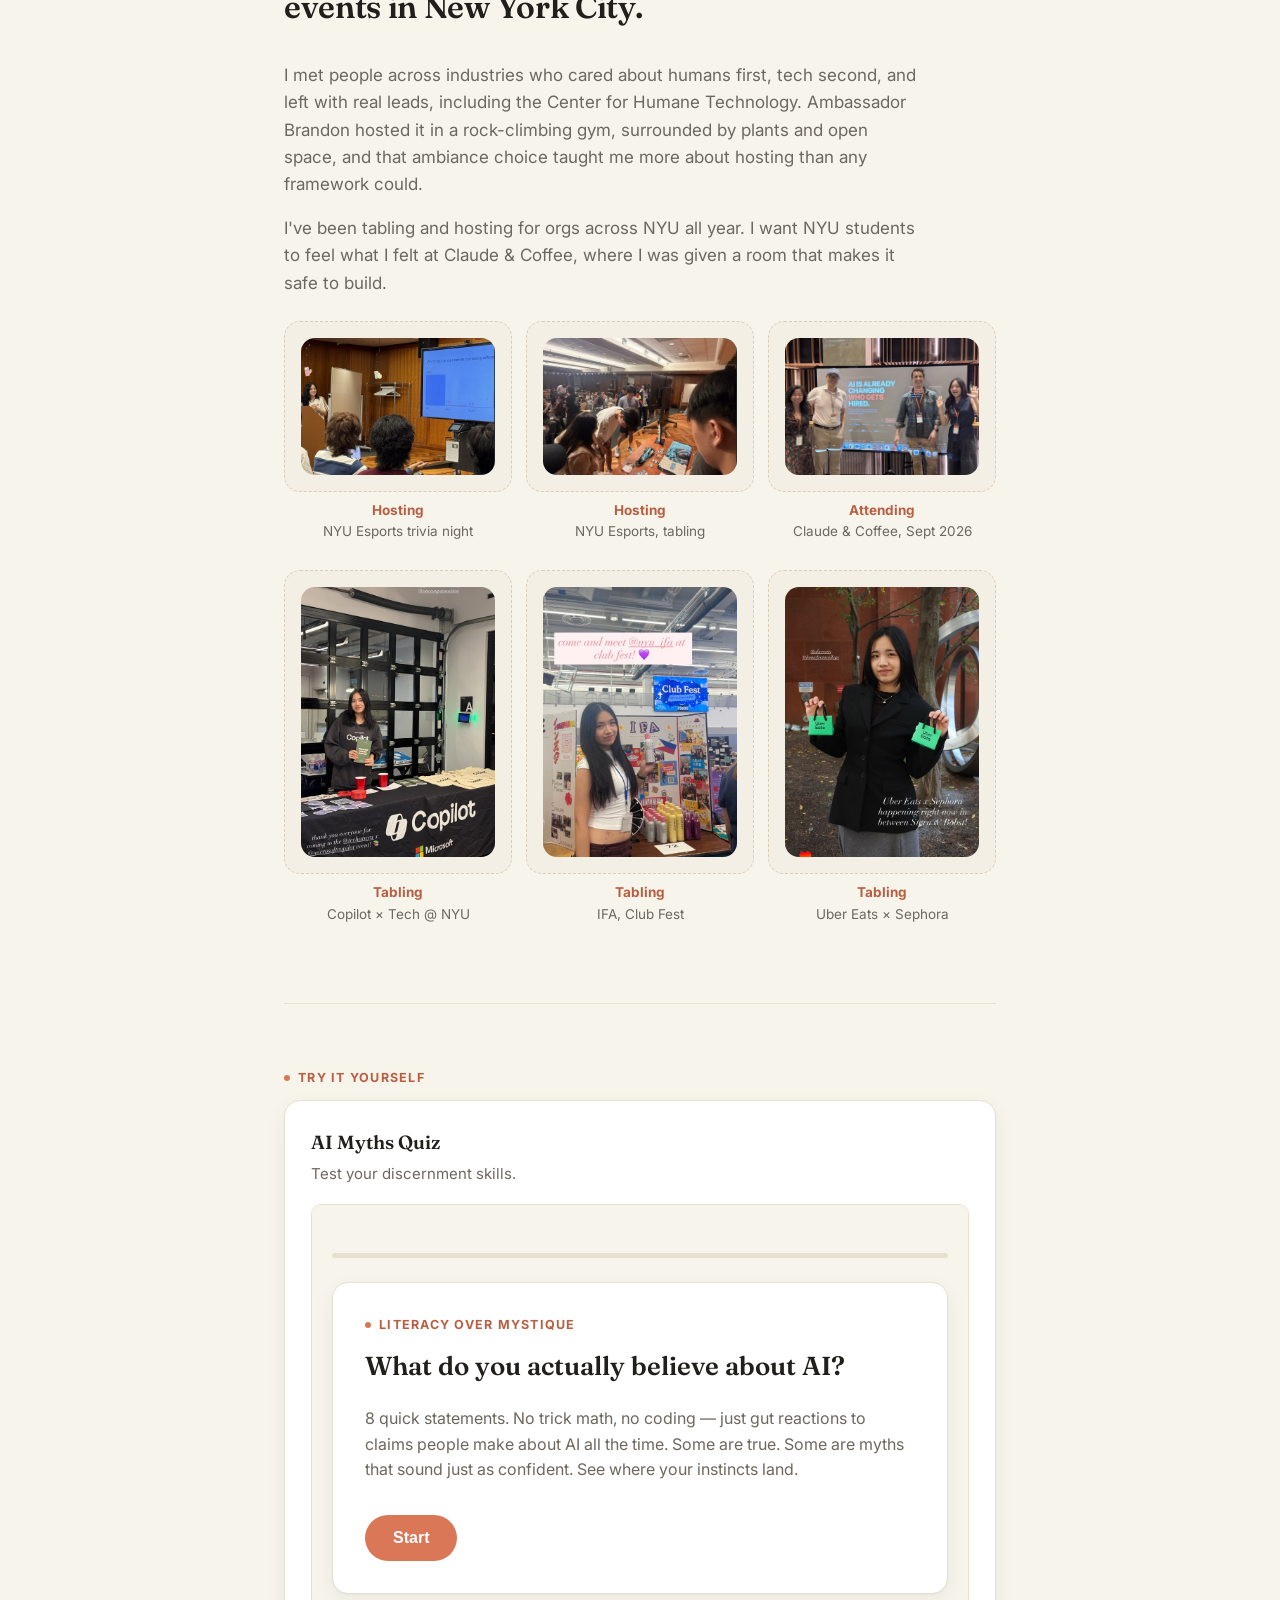
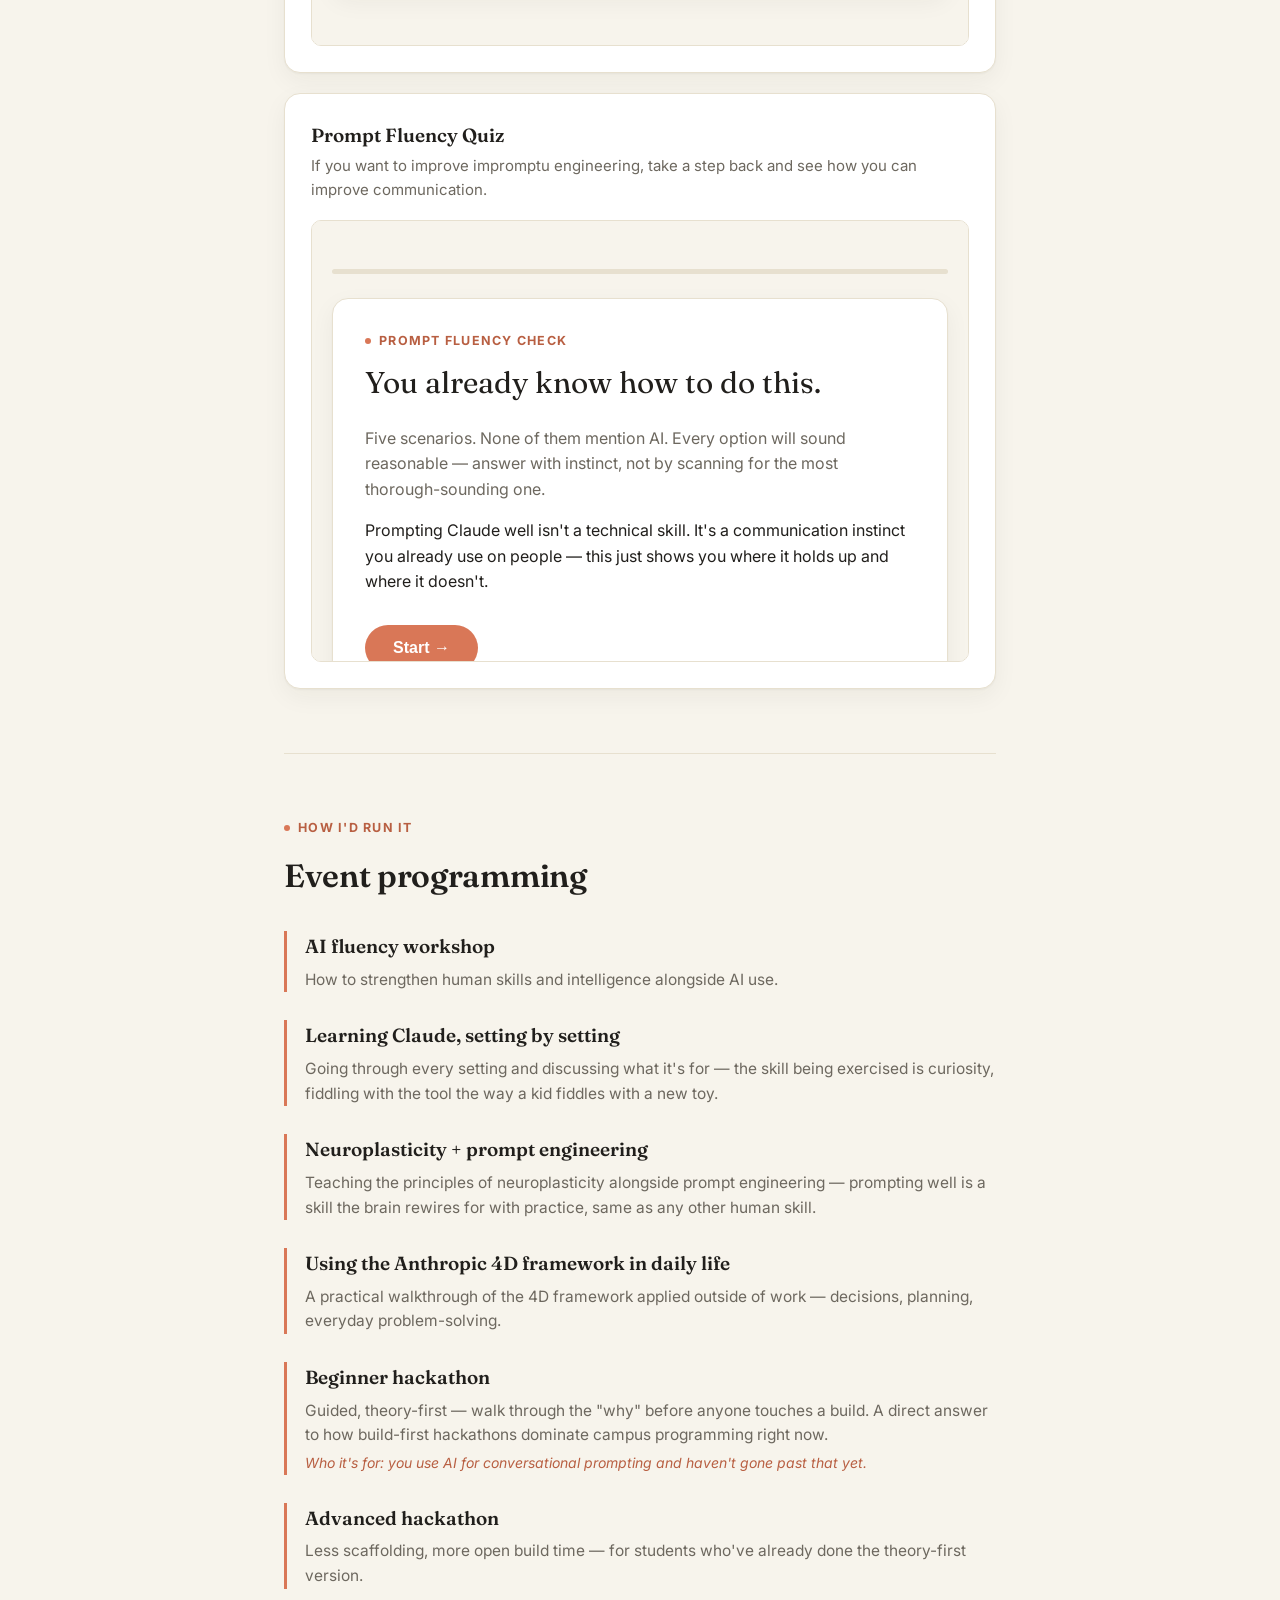
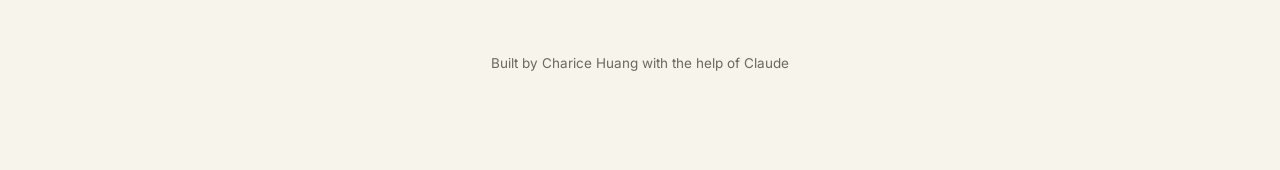
==== commit 2631d129: "Remove the Core Instinct card from the Why me section. Co-authored-by: Cursor <cursoragent@cursor.co" ====
--- a/index.html
+++ b/index.html
@@ -68,10 +68,6 @@
         <p class="desc">Rising Senior @ NYU, graduating May 2027.</p>
       </div>
       <div class="card">
-        <div class="label">Core instinct</div>
-        <p class="desc">When something could scare me, I don't avoid it &mdash; I learn everything about it until the fear has nowhere left to hide.</p>
-      </div>
-      <div class="card">
         <div class="label">Fun fact</div>
         <p class="desc">I became ambidextrous over the summer &mdash; once I finally figured out how I learn optimally, I just taught myself.</p>
       </div>
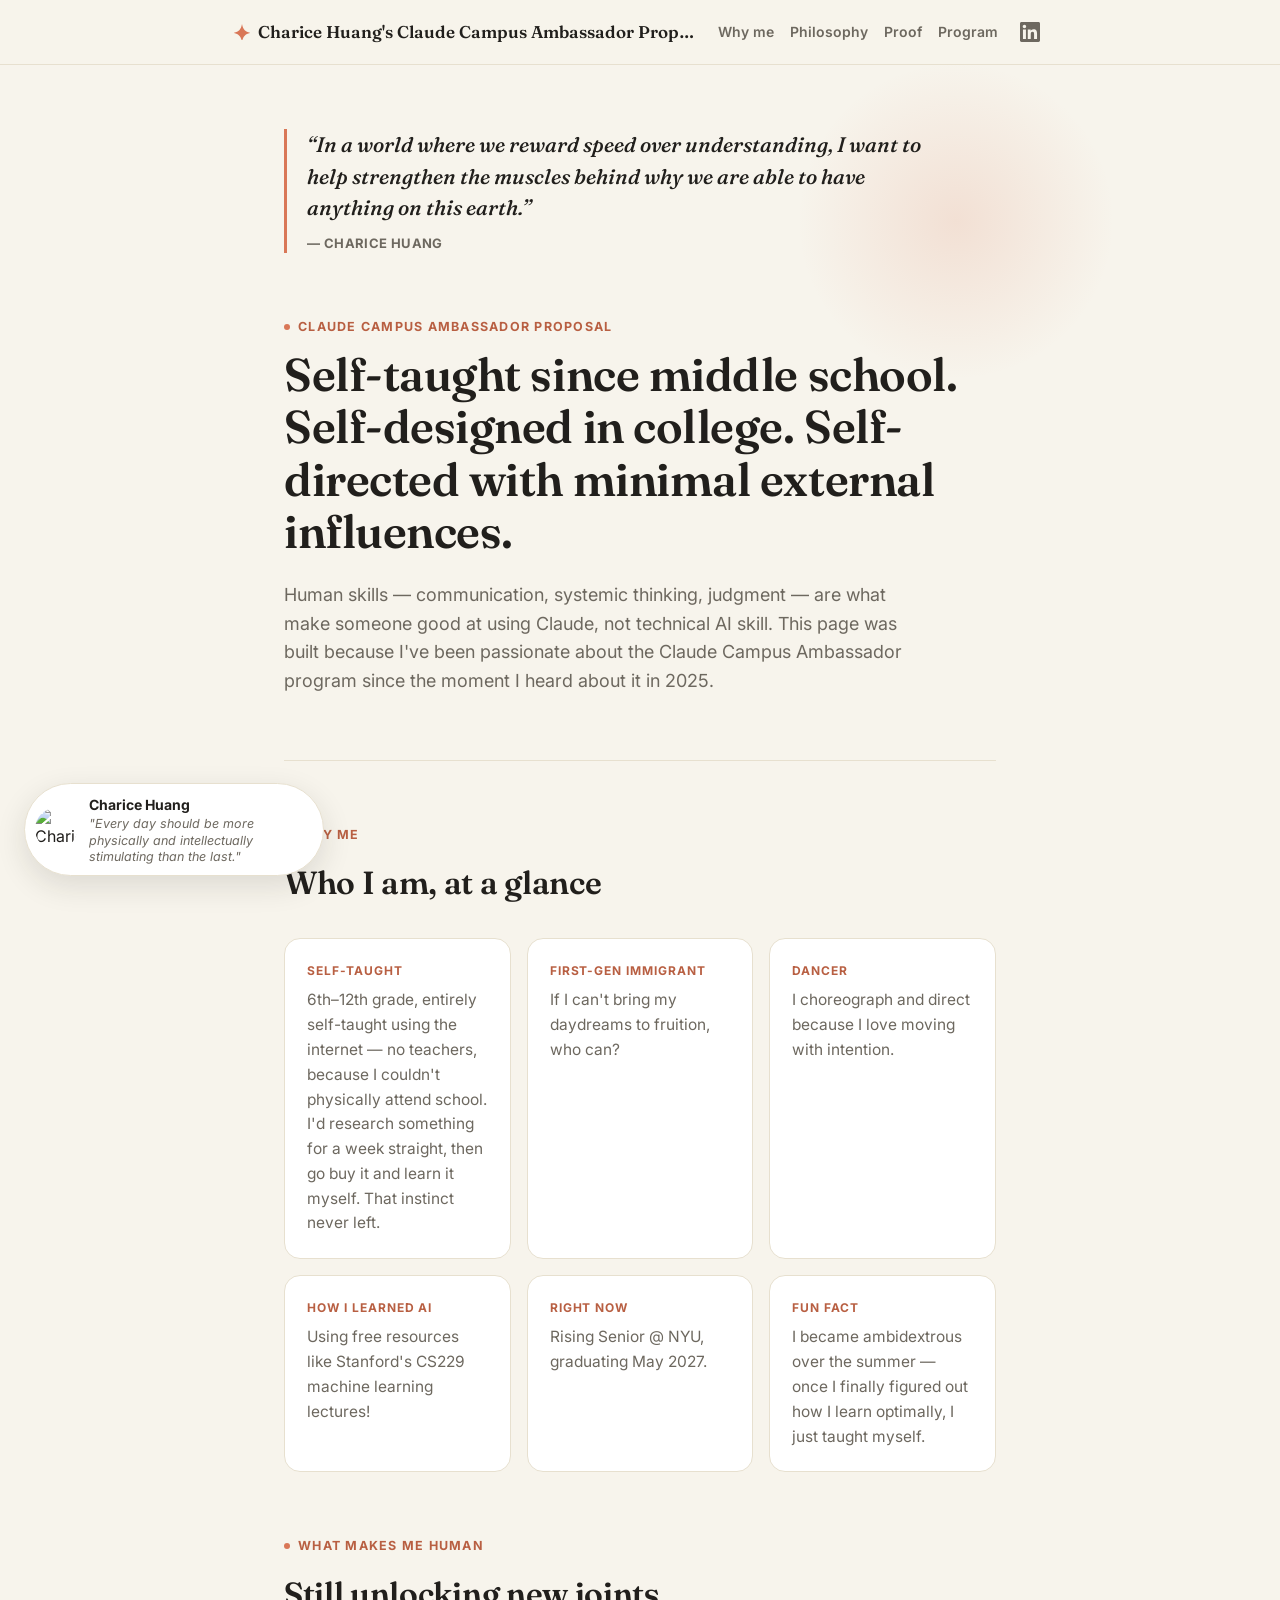
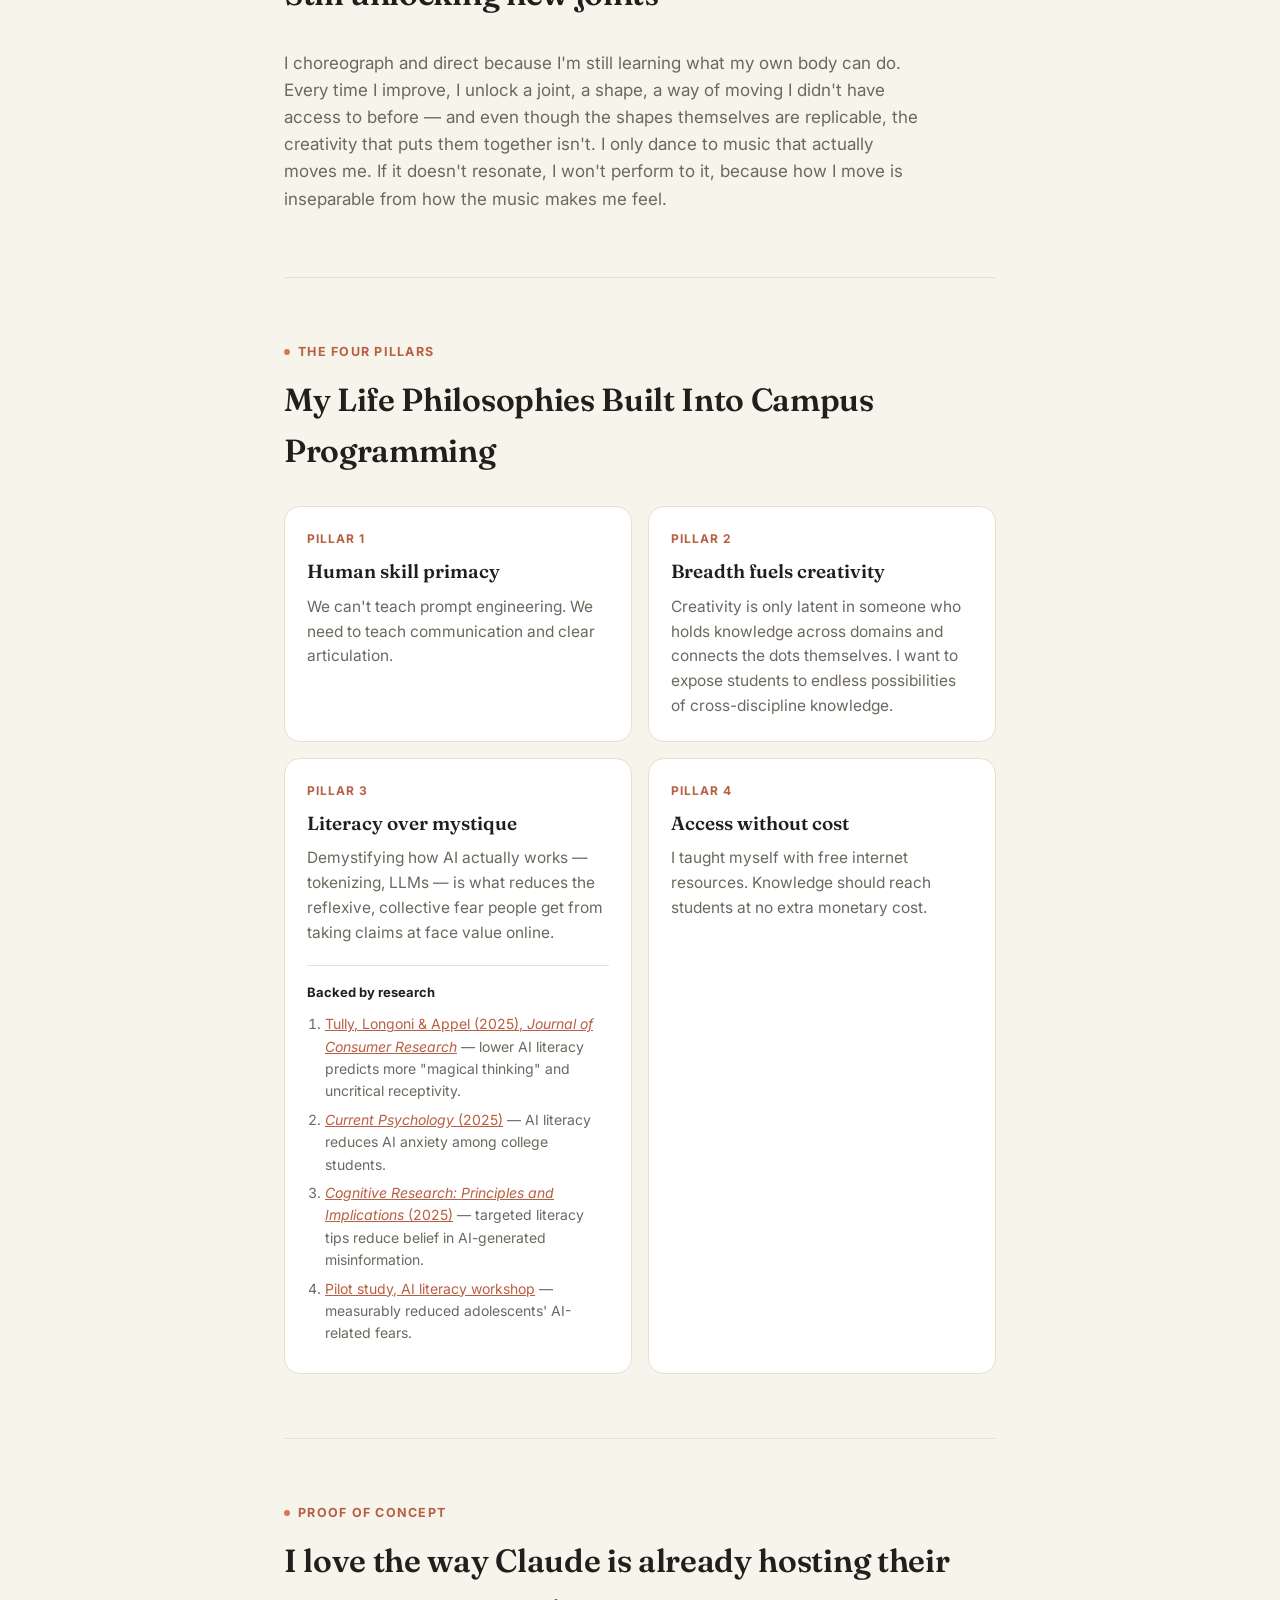
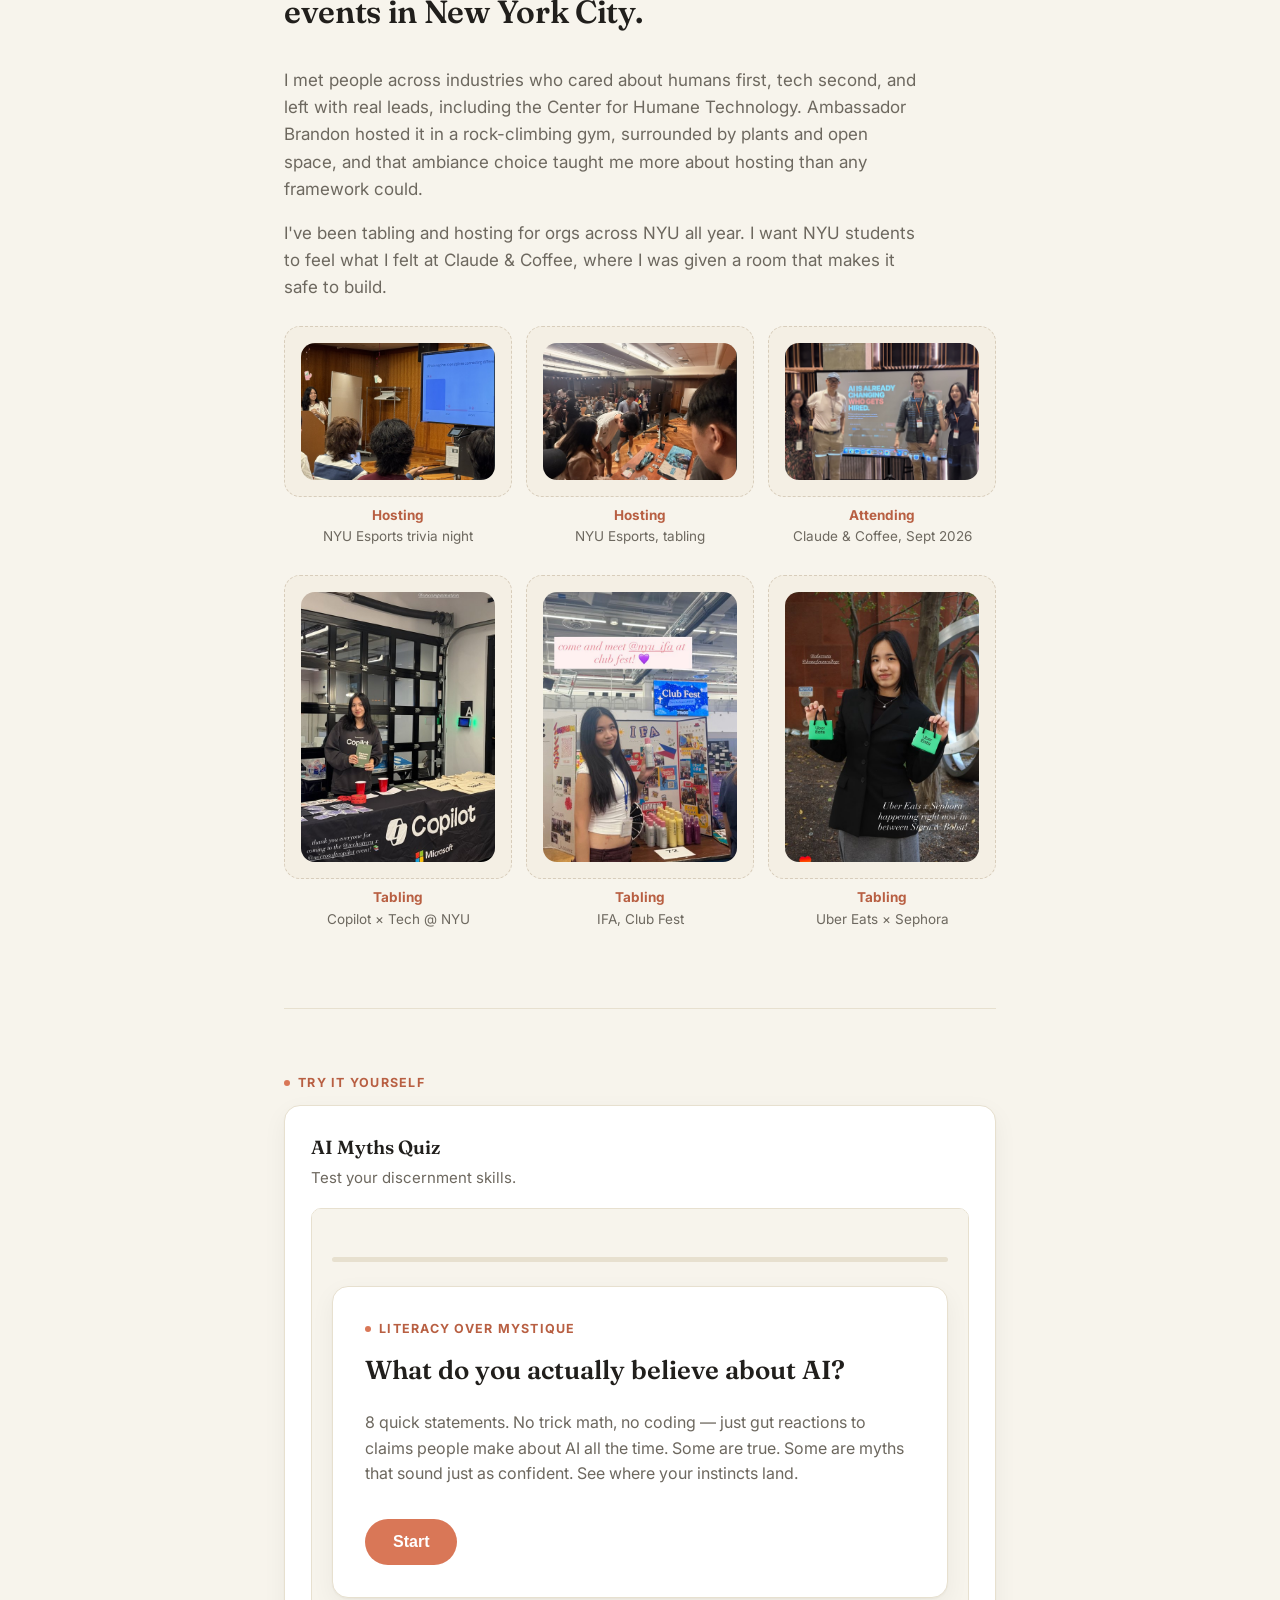
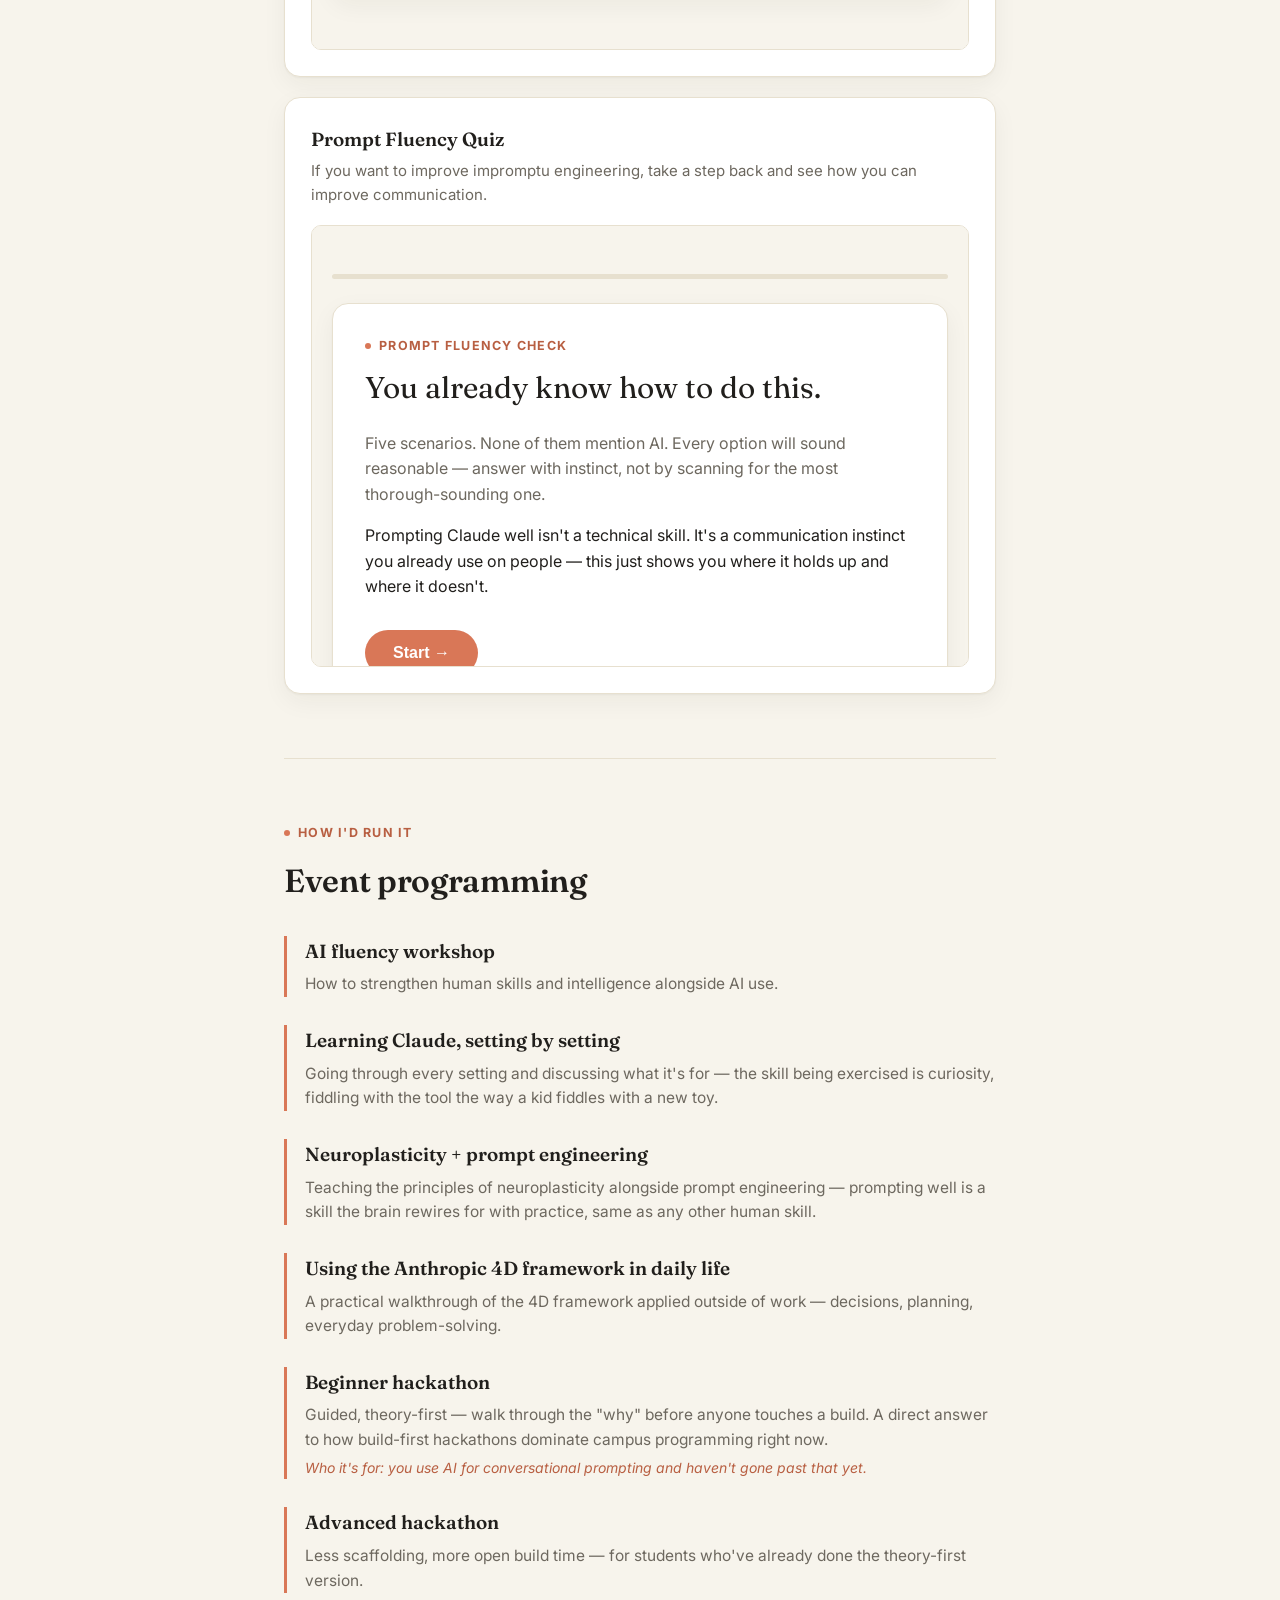
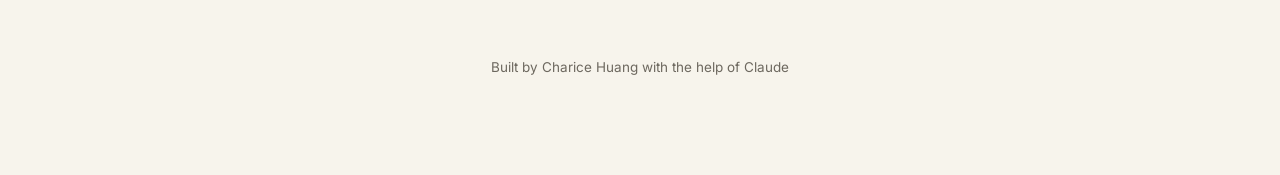
==== commit b064de6f: "Add a LinkedIn icon in the header that links to the profile. Co-authored-by: Cursor <cursoragent@cur" ====
--- a/index.html
+++ b/index.html
@@ -16,14 +16,21 @@
   <div class="site-header-inner">
     <div class="wordmark">
       <svg class="spark" viewBox="0 0 24 24" fill="currentColor" aria-hidden="true"><path d="M12 0c.8 4.4 2.1 7.3 4.1 9.3 2 2 4.9 3.3 9.3 4.1-4.4.8-7.3 2.1-9.3 4.1-2 2-3.3 4.9-4.1 9.3-.8-4.4-2.1-7.3-4.1-9.3-2-2-4.9-3.3-9.3-4.1 4.4-.8 7.3-2.1 9.3-4.1 2-2 3.3-4.9 4.1-9.3z"/></svg>
-      Charice Huang's Claude Campus Ambassador Proposal
-    </div>
-    <nav class="site-nav">
-      <a href="#why-me">Why me</a>
-      <a href="#philosophy">Philosophy</a>
-      <a href="#proof">Proof</a>
-      <a href="#program">Program</a>
-    </nav>
+      <span class="wordmark-text">Charice Huang's Claude Campus Ambassador Proposal</span>
+    </div>
+    <div class="header-actions">
+      <nav class="site-nav">
+        <a href="#why-me">Why me</a>
+        <a href="#philosophy">Philosophy</a>
+        <a href="#proof">Proof</a>
+        <a href="#program">Program</a>
+      </nav>
+      <a class="linkedin-link" href="https://www.linkedin.com/in/charicehuang/" target="_blank" rel="noopener noreferrer" aria-label="LinkedIn">
+        <svg viewBox="0 0 24 24" fill="currentColor" aria-hidden="true">
+          <path d="M20.447 20.452h-3.554v-5.569c0-1.328-.027-3.037-1.852-3.037-1.853 0-2.136 1.445-2.136 2.939v5.667H9.351V9h3.414v1.561h.046c.477-.9 1.637-1.85 3.37-1.85 3.601 0 4.267 2.37 4.267 5.455v6.286zM5.337 7.433c-1.144 0-2.063-.926-2.063-2.065 0-1.138.92-2.063 2.063-2.063 1.14 0 2.064.925 2.064 2.063 0 1.139-.925 2.065-2.064 2.065zm1.782 13.019H3.555V9h3.564v11.452zM22.225 0H1.771C.792 0 0 .774 0 1.729v20.542C0 23.227.792 24 1.771 24h20.451C23.2 24 24 23.227 24 22.271V1.729C24 .774 23.2 0 22.222 0h.003z"/>
+        </svg>
+      </a>
+    </div>
   </div>
 </header>
 
--- a/styles.css
+++ b/styles.css
@@ -61,10 +61,16 @@
   display: flex;
   align-items: center;
   gap: 8px;
+  min-width: 0;
   font-family: var(--serif);
   font-weight: 600;
   font-size: 17px;
   color: var(--text);
+}
+
+.wordmark-text {
+  overflow: hidden;
+  text-overflow: ellipsis;
   white-space: nowrap;
 }
 
@@ -82,9 +88,16 @@
   font-size: 15px;
 }
 
+.header-actions {
+  display: flex;
+  align-items: center;
+  gap: 16px;
+  flex-shrink: 0;
+}
+
 .site-nav {
   display: flex;
-  gap: 22px;
+  gap: 16px;
   flex-wrap: wrap;
 }
 
@@ -97,6 +110,30 @@
 }
 
 .site-nav a:hover { color: var(--accent-dark); }
+
+.linkedin-link {
+  display: inline-flex;
+  align-items: center;
+  justify-content: center;
+  width: 32px;
+  height: 32px;
+  color: var(--muted);
+  flex-shrink: 0;
+  line-height: 0;
+  border-radius: 8px;
+  transition: color 0.15s ease, background 0.15s ease;
+}
+
+.linkedin-link svg {
+  width: 20px;
+  height: 20px;
+  display: block;
+}
+
+.linkedin-link:hover,
+.linkedin-link:focus-visible {
+  color: var(--accent-dark);
+}
 
 @media (max-width: 560px) {
   .site-nav { display: none; }
